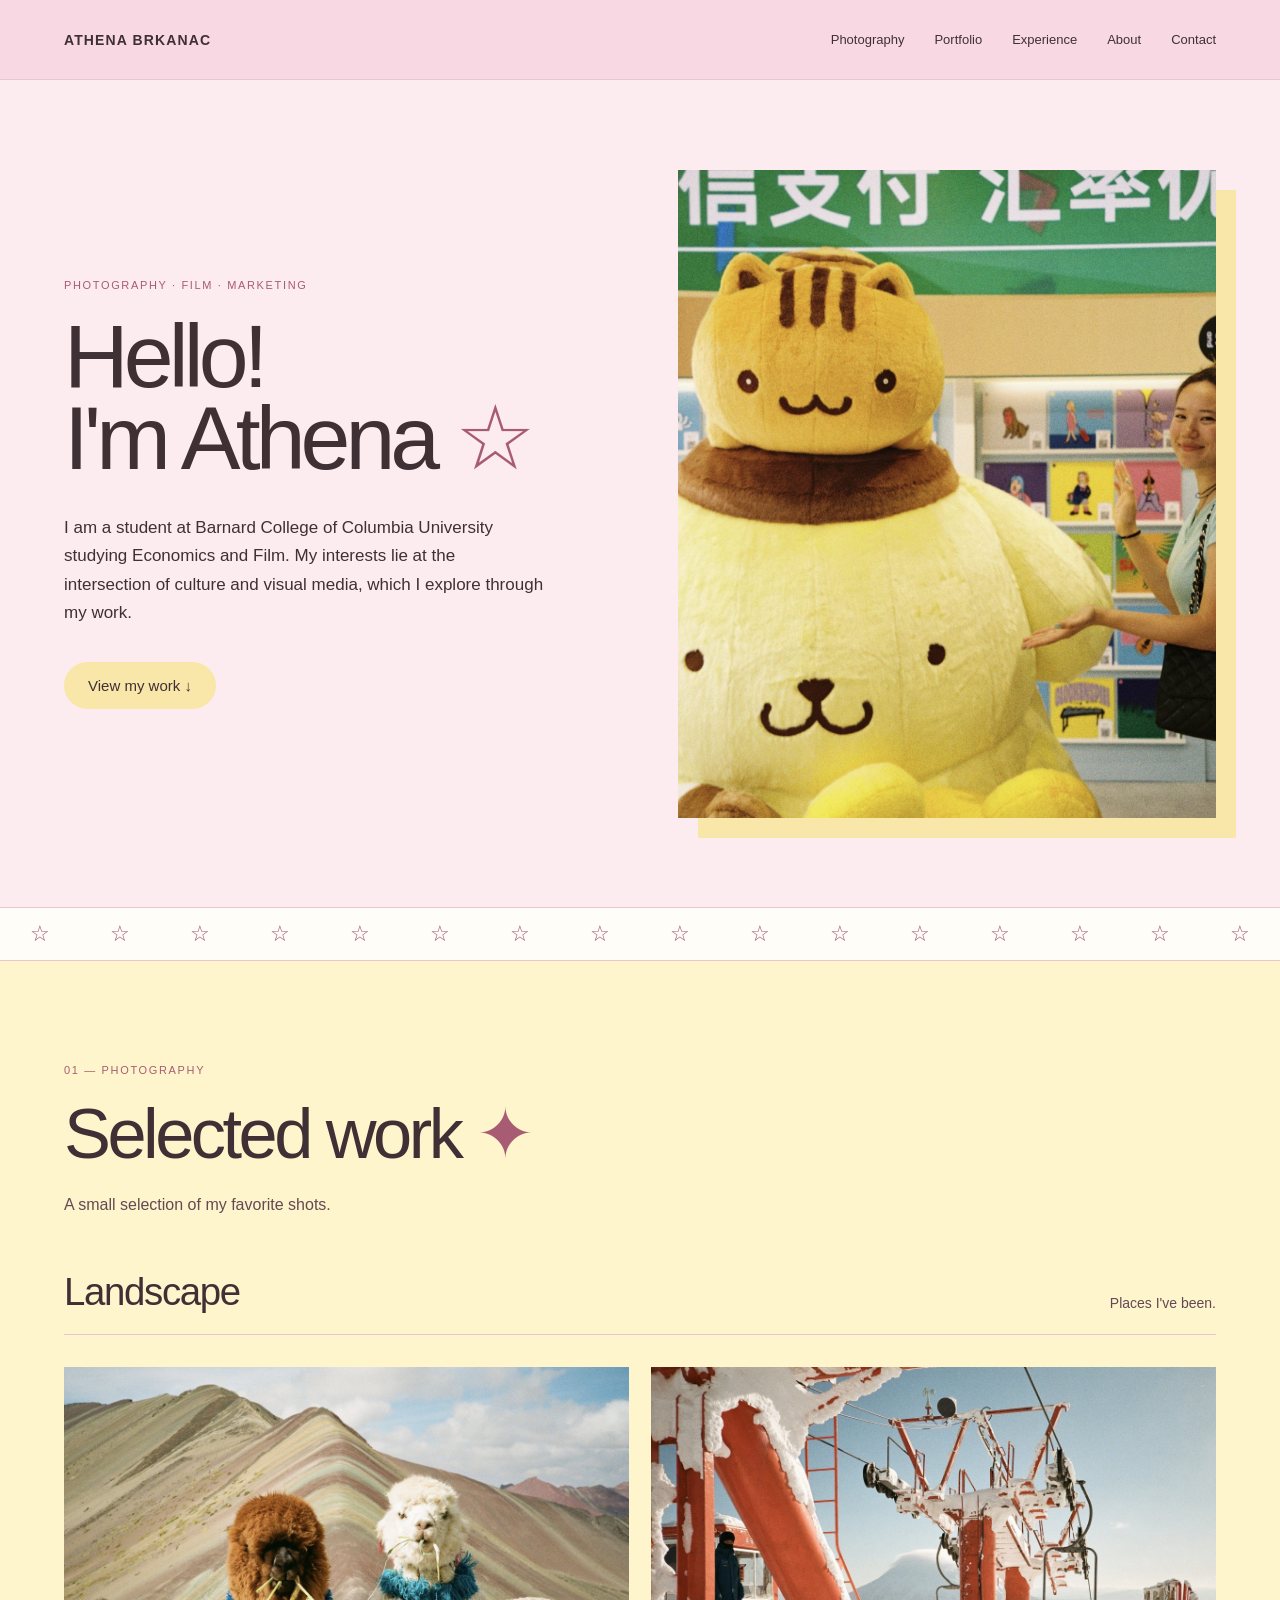
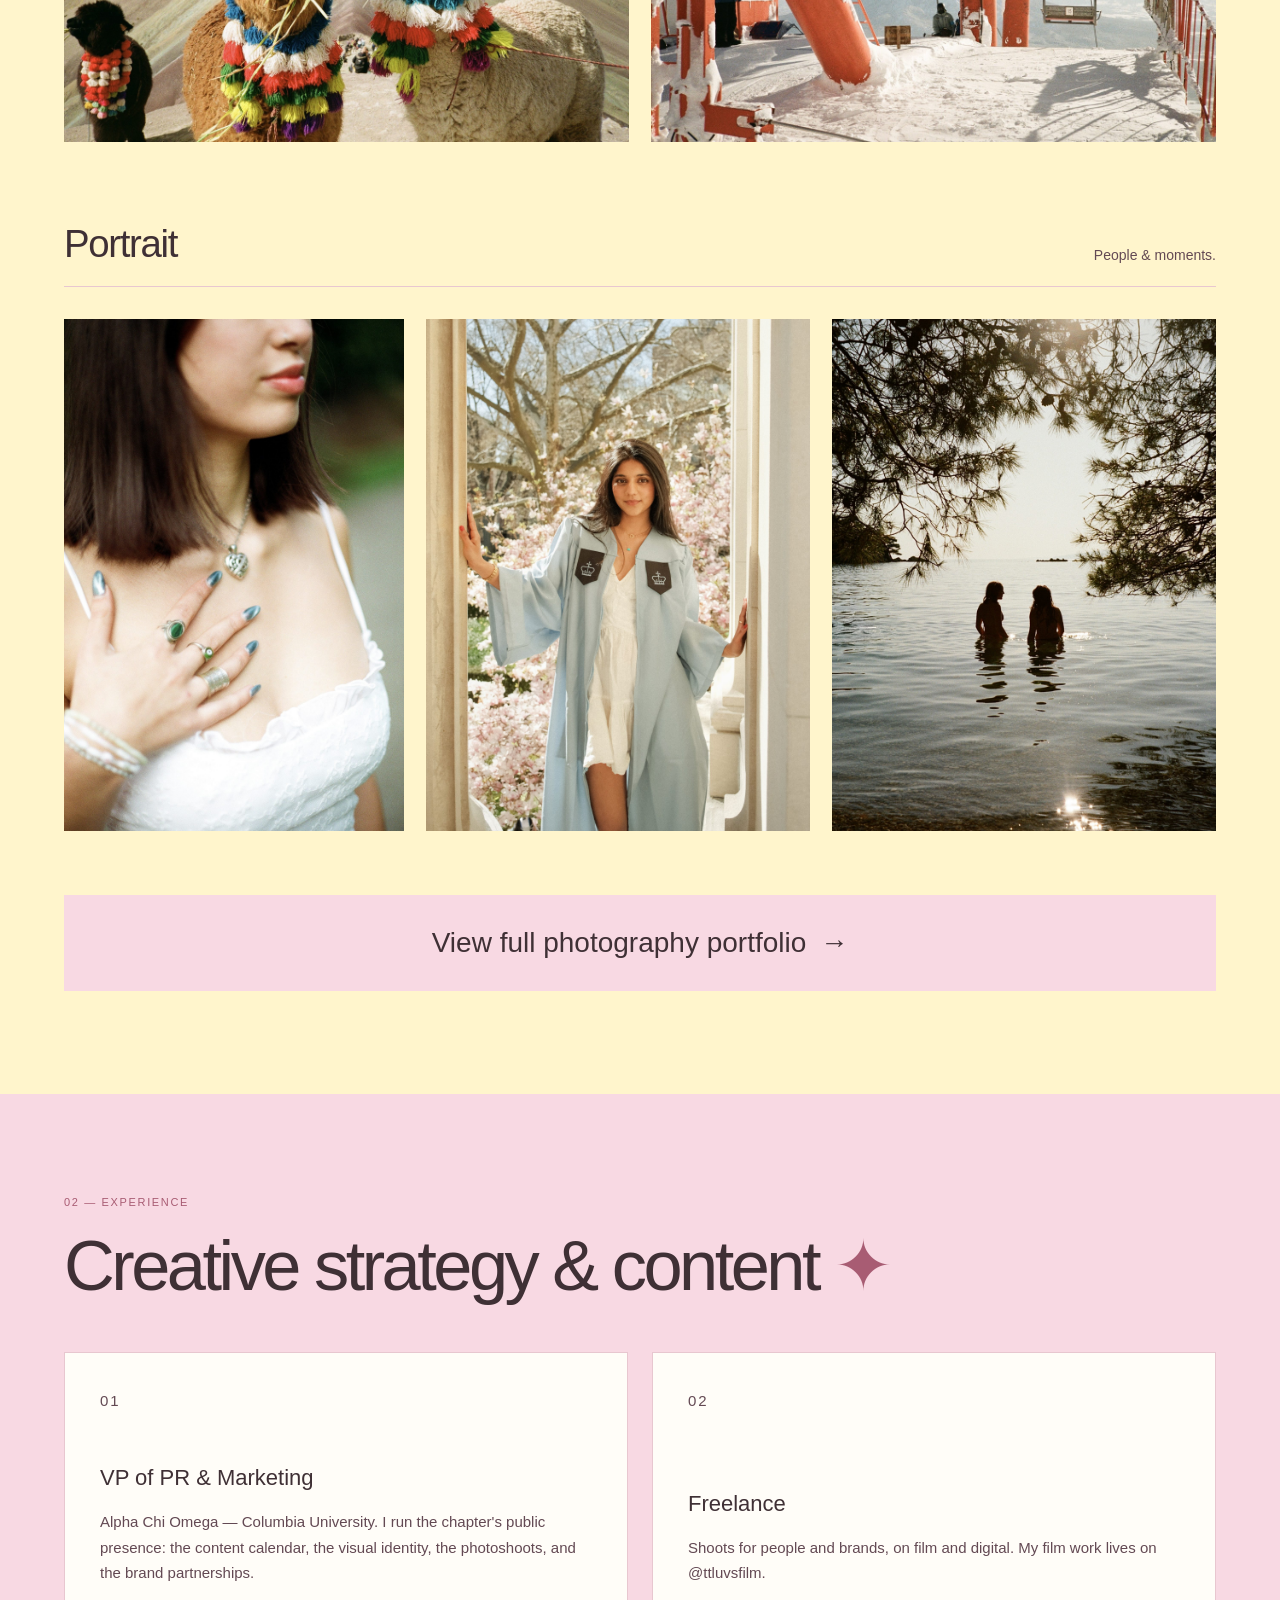
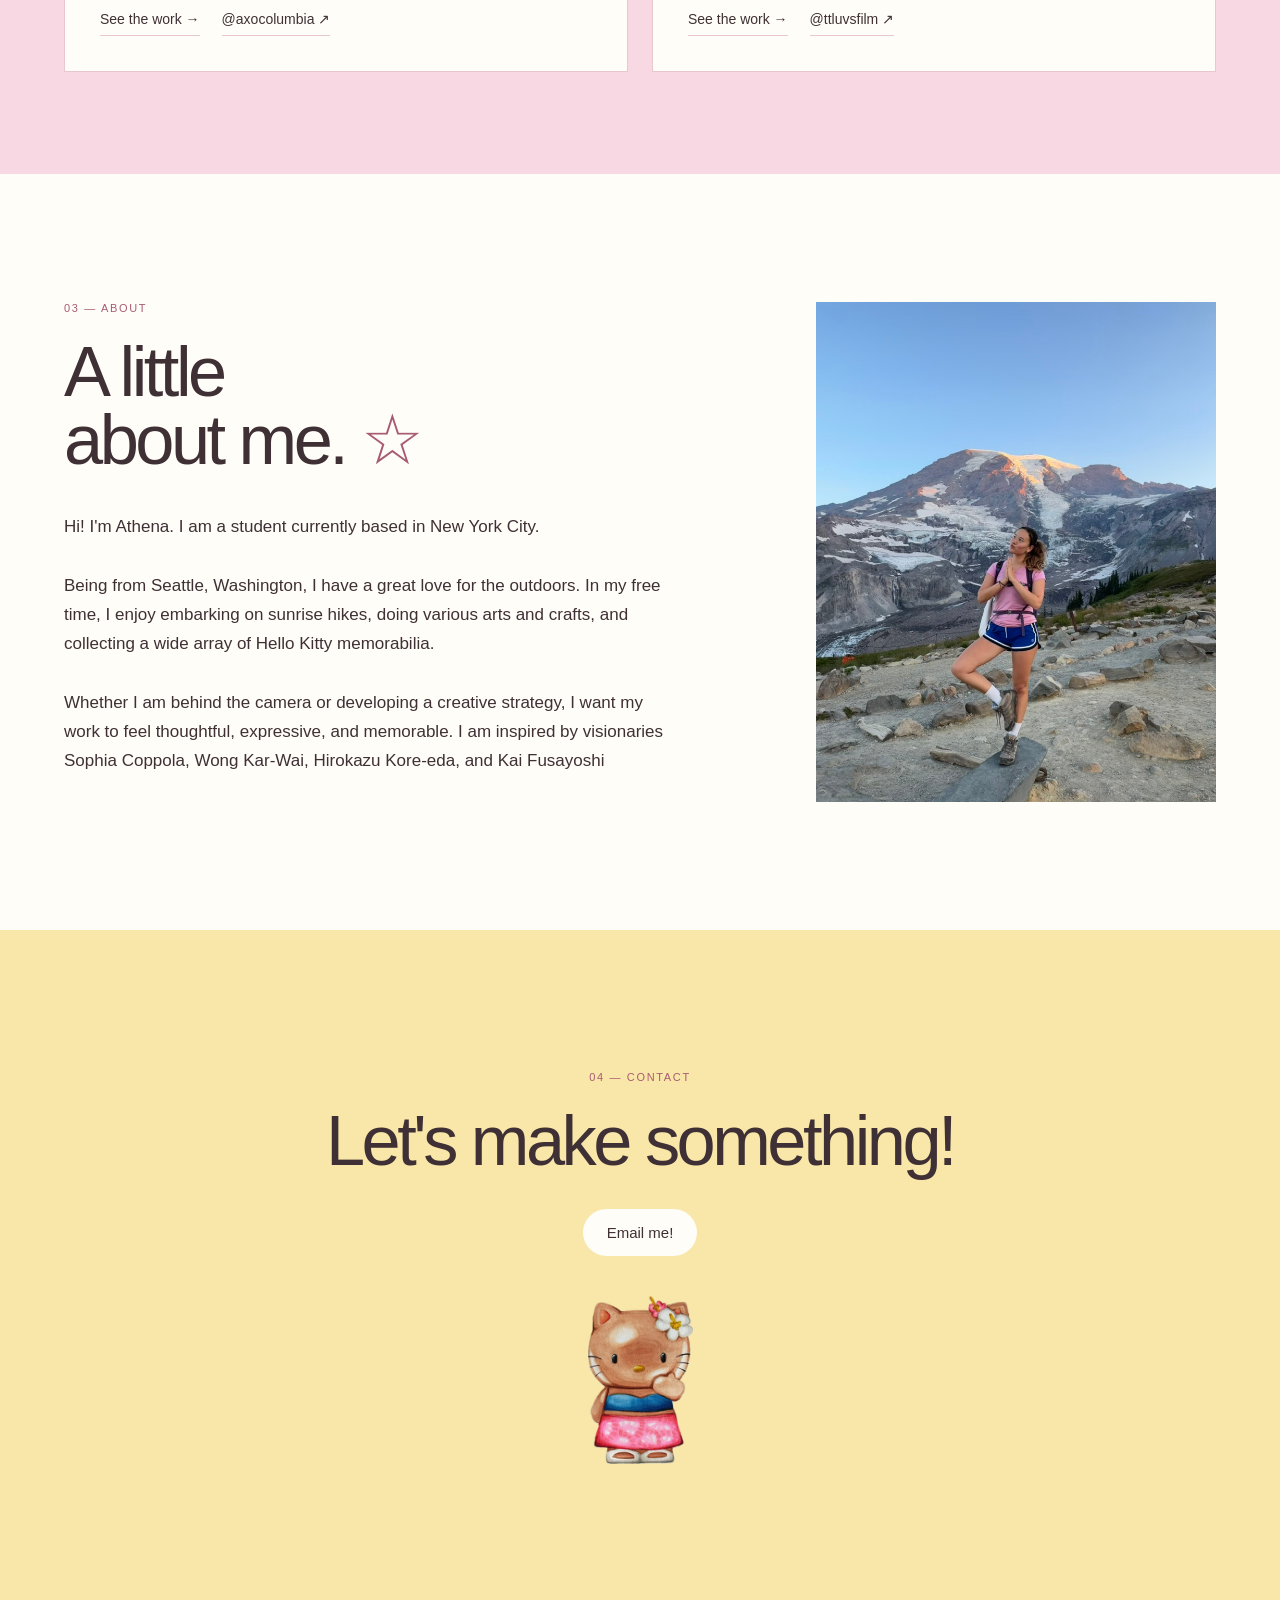
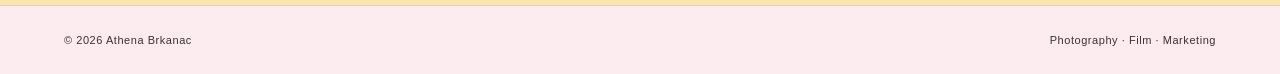
==== index.html @ 4fb5a20f "Update heading for freelance photography section" ====
<!DOCTYPE html>
<html lang="en">

<head>
    <meta charset="UTF-8">

    <meta
        name="viewport"
        content="width=device-width, initial-scale=1.0"
    >

    <meta
        name="description"
        content="The photography, film, and marketing portfolio of Athena Brkanac."
    >

    <title>Athena Brkanac — Photography & Marketing</title>

    <link rel="stylesheet" href="style.css">
</head>

<body>

    <!-- NAVIGATION -->

    <nav class="site-nav">

        <a href="index.html" class="logo">
            ATHENA BRKANAC
        </a>

        <div class="nav-links">
            <a href="#photography">Photography</a>
            <a href="photography.html">Portfolio</a>
            <a href="#marketing">Experience</a>
            <a href="#about">About</a>
            <a href="#contact">Contact</a>
        </div>

    </nav>


    <main>

        <!-- HERO -->

        <section class="hero">

            <div class="hero-text">

                <p class="eyebrow">
                    PHOTOGRAPHY · FILM · MARKETING
                </p>

                <h1>
                    Hello!<br>
                    I'm Athena <span class="accent-star">☆</span>
                </h1>

                <p class="intro">
                    I am a student at Barnard College of Columbia
                    University studying Economics and Film. My interests lie
                    at the intersection of culture and visual media,
                    which I explore through my work.
                </p>

                <a href="#photography" class="pill-button">
                    View my work ↓
                </a>

            </div>


            <div class="hero-image">

                <img
                    src="images/athena.JPG"
                    alt="Athena standing beside a large character display"
                >

            </div>

        </section>


        <!-- MOVING STAR BANNER -->

        <div class="marquee" aria-hidden="true">

            <div class="marquee-track">

                <div class="marquee-group">
                    <span>☆</span>
                    <span>☆</span>
                    <span>☆</span>
                    <span>☆</span>
                    <span>☆</span>
                    <span>☆</span>
                    <span>☆</span>
                    <span>☆</span>
                    <span>☆</span>
                    <span>☆</span>
                    <span>☆</span>
                    <span>☆</span>
                    <span>☆</span>
                    <span>☆</span>
                    <span>☆</span>
                    <span>☆</span>
                </div>

                <div class="marquee-group">
                    <span>☆</span>
                    <span>☆</span>
                    <span>☆</span>
                    <span>☆</span>
                    <span>☆</span>
                    <span>☆</span>
                    <span>☆</span>
                    <span>☆</span>
                    <span>☆</span>
                    <span>☆</span>
                    <span>☆</span>
                    <span>☆</span>
                    <span>☆</span>
                    <span>☆</span>
                    <span>☆</span>
                    <span>☆</span>
                </div>

            </div>

        </div>


        <!-- PHOTOGRAPHY PREVIEW -->

        <section
            id="photography"
            class="section photography-section"
        >

            <div class="section-heading">

                <p class="eyebrow">
                    01 — PHOTOGRAPHY
                </p>

                <h2>
                    Selected work
                    <span class="heading-star">✦</span>
                </h2>

                <p class="section-intro">
                    A small selection of my favorite shots.
                </p>

            </div>


            <!-- LANDSCAPE -->

            <div class="photo-category">

                <div class="category-heading">

                    <h3>Landscape</h3>

                    <p>
                        Places I've been.
                    </p>

                </div>


                <div class="landscape-preview">

                    <figure class="photo-card">

                        <img
                            src="images/alpacha.jpg"
                            alt="Alpacas standing in front of a multicolored mountain"
                            data-caption=""
                        >

                    </figure>


                    <figure class="photo-card">

                        <img
                            src="images/niesko.jpg"
                            alt="Snow-covered ski lift with a mountain in the background at Niseko"
                            data-caption=""
                        >

                    </figure>

                </div>

            </div>


            <!-- PORTRAIT -->

            <div class="photo-category portrait-category">

                <div class="category-heading">

                    <h3>Portrait</h3>

                    <p>
                        People & moments.
                    </p>

                </div>


                <div class="portrait-preview">

                    <figure class="photo-card">

                        <img
                            src="images/elena.jpg"
                            alt="Portrait photography by Athena Brkanac"
                            data-caption=""
                        >

                    </figure>


                    <figure class="photo-card">

                        <img
                            src="images/shaivi.JPG"
                            alt="Portrait of a graduate in a cap and gown among cherry blossoms"
                            data-caption=""
                        >

                    </figure>


                    <figure class="photo-card">

                        <img
                            src="images/cassielucia.jpg"
                            alt="Two silhouetted figures standing in the sea, framed by pine branches"
                            data-caption=""
                        >

                    </figure>

                </div>

            </div>


            <!-- FULL PORTFOLIO BUTTON -->

            <div class="portfolio-link-wrapper">

                <a
                    href="photography.html"
                    class="portfolio-link"
                >
                    View full photography portfolio
                    <span aria-hidden="true">→</span>
                </a>

            </div>

        </section>


        <!-- MARKETING -->

        <section
            id="marketing"
            class="section marketing-section"
        >

            <div class="section-heading">

                <p class="eyebrow">
                    02 — EXPERIENCE
                </p>

                <h2>
                    Creative strategy &amp; content
                    <span class="heading-star">✦</span>
                </h2>

            </div>


            <div class="marketing-grid">

                <article class="marketing-card">

                    <p class="card-number">01</p>

                    <h3>VP of PR &amp; Marketing</h3>

                    <p>
                        Alpha Chi Omega — Columbia University. I run the
                        chapter's public presence: the content calendar,
                        the visual identity, the photoshoots, and the
                        brand partnerships.
                    </p>

                    <p class="card-links">

                        <a href="marketing.html">
                            See the work →
                        </a>

                        <a
                            href="https://www.instagram.com/axocolumbia"
                            target="_blank"
                            rel="noopener"
                        >
                            @axocolumbia ↗
                        </a>

                    </p>

                </article>


                <article class="marketing-card">

                    <p class="card-number">02</p>

                    <h3>Freelance</h3>

                    <p>
                        Shoots for people and brands, on film and digital.
                        My film work lives on @ttluvsfilm.
                    </p>

                    <p class="card-links">

                        <a href="freelance.html">
                            See the work →
                        </a>

                        <a
                            href="https://www.instagram.com/ttluvsfilm"
                            target="_blank"
                            rel="noopener"
                        >
                            @ttluvsfilm ↗
                        </a>

                    </p>

                </article>

            </div>

        </section>


        <!-- ABOUT -->

        <section id="about" class="about-section">

            <div class="about-heading">

                <p class="eyebrow">
                    03 — ABOUT
                </p>

                <h2>
                    A little<br>
                    about me. <span class="accent-star">☆</span>
                </h2>

            </div>


            <figure class="about-image">

                <img
                    src="images/ttyogapose.jpeg"
                    alt="Athena with Mount Rainier in the background"
                >

            </figure>


            <div class="about-text">

                <p>
                    Hi! I'm Athena. I am a student currently based in New York City.
                </p>

                <p>
                    Being from Seattle, Washington, I have a great love for the outdoors.
                    In my free time, I enjoy embarking on sunrise hikes, doing various arts 
                    and crafts, and collecting a wide array of Hello Kitty memorabilia.
                </p>

                <p>
                    Whether I am behind the camera or developing a creative
                    strategy, I want my work to feel thoughtful, expressive,
                    and memorable. I am inspired by visionaries Sophia Coppola,
                    Wong Kar-Wai, Hirokazu Kore-eda, and Kai Fusayoshi
                </p>

            </div>

        </section>


        <!-- CONTACT -->

        <section id="contact" class="contact-section">

            <p class="eyebrow">
                04 — CONTACT
            </p>

            <h2>
                Let's make something!
            </h2>

            <a
                href="mailto:ab5616@barnard.edu"
                class="pill-button contact-button"
            >
                Email me!
            </a>


            <div class="contact-image">

                <img
                    src="images/hellokitty.png"
                    alt=""
                >

            </div>

        </section>

    </main>


    <!-- FOOTER -->

    <footer>

        <span>© 2026 Athena Brkanac</span>

        <span>Photography · Film · Marketing</span>

    </footer>

    <script src="gallery-layout.js"></script>
    <script src="lightbox.js"></script>

</body>

</html>
---- style.css ----
/* ==================================================
   COLOR PALETTE
   ================================================== */

:root {
    --pink: #F8D9E3;
    --pink-light: #FCECEF;
    --pink-mid: #F2B4C8;
    --pink-dark: #A85C73;

    --yellow: #F8E7A8;
    --yellow-light: #FFF5CC;

    --cream: #FFFDF8;

    --text: #3F3035;
    --text-soft: #634953;

    --border: #E8C7D0;
}


/* ==================================================
   RESET AND GENERAL
   ================================================== */

* {
    margin: 0;
    padding: 0;
    box-sizing: border-box;
}

html {
    scroll-behavior: smooth;
}

body {
    overflow-x: hidden;

    font-family: Arial, Helvetica, sans-serif;

    color: var(--text);
    background: var(--cream);
}

a {
    color: inherit;
    text-decoration: none;
}

img {
    max-width: 100%;
}

main {
    display: block;
}


/* ==================================================
   NAVIGATION
   ================================================== */

.site-nav {
    position: relative;
    z-index: 20;

    min-height: 80px;
    padding: 20px 5vw;

    display: flex;
    align-items: center;
    justify-content: space-between;
    gap: 30px;

    background: var(--pink);

    border-bottom: 1px solid var(--border);
}

.logo {
    font-size: 14px;
    font-weight: 700;
    letter-spacing: 0.08em;
}

.nav-links {
    display: flex;
    align-items: center;
    gap: 30px;
}

.nav-links a {
    position: relative;

    font-size: 13px;
}

.nav-links a::after {
    content: "";

    position: absolute;
    left: 0;
    bottom: -6px;

    width: 0;
    height: 1px;

    background: var(--pink-dark);

    transition: width 0.25s ease;
}

.nav-links a:hover::after,
.nav-links a:focus-visible::after {
    width: 100%;
}


/* ==================================================
   SHARED TYPOGRAPHY
   ================================================== */

.eyebrow {
    margin-bottom: 24px;

    font-size: 11px;
    letter-spacing: 0.15em;

    color: var(--pink-dark);
}

h1,
h2,
h3 {
    font-weight: 400;
}

h1 {
    font-size: clamp(55px, 7vw, 105px);
    line-height: 0.92;
    letter-spacing: -0.055em;
}

h2 {
    font-size: clamp(45px, 5.5vw, 78px);
    line-height: 0.96;
    letter-spacing: -0.05em;
}

.accent-star,
.heading-star {
    color: var(--pink-dark);
}

.section-intro {
    max-width: 550px;
    margin-top: 24px;

    font-size: 16px;
    line-height: 1.7;

    color: var(--text-soft);
}

.section-intro:empty {
    display: none;
}


/* ==================================================
   BUTTONS AND LINKS
   ================================================== */

.pill-button {
    display: inline-block;

    padding: 15px 24px;

    background: var(--yellow);
    border-radius: 100px;

    font-size: 15px;

    transition:
        transform 0.25s ease,
        background 0.25s ease;
}

.pill-button:hover,
.pill-button:focus-visible {
    transform: translateY(-4px);

    background: #F4DB82;
}

.portfolio-link-wrapper {
    margin-top: 64px;

    text-align: center;
}

.portfolio-link {
    display: inline-flex;
    align-items: center;
    gap: 14px;

    padding-bottom: 8px;

    border-bottom: 1px solid var(--text);

    font-size: clamp(18px, 2vw, 24px);

    transition:
        color 0.2s ease,
        gap 0.2s ease;
}

.portfolio-link:hover,
.portfolio-link:focus-visible {
    gap: 22px;

    color: var(--pink-dark);
}


/* The homepage call to action is a full-width band, so it reads as the
   obvious next step instead of another line of text. Scoped to the
   wrapper so the "Return home" link keeps the plain underlined style. */

.portfolio-link-wrapper .portfolio-link {
    display: flex;
    justify-content: center;

    padding: 32px 24px;

    background: var(--pink);
    border-bottom: none;

    font-size: clamp(19px, 2.4vw, 28px);

    transition:
        background 0.25s ease,
        gap 0.25s ease;
}

.portfolio-link-wrapper .portfolio-link:hover,
.portfolio-link-wrapper .portfolio-link:focus-visible {
    background: var(--pink-mid);

    color: var(--text);
}


/* ==================================================
   HOME HERO
   ================================================== */

.hero {
    min-height: calc(100vh - 80px);
    padding: 7vw 5vw;

    display: grid;
    grid-template-columns: minmax(0, 1fr) minmax(0, 1fr);
    align-items: center;
    gap: 6vw;

    background: var(--pink-light);
}

.hero-text {
    max-width: 650px;
}

.intro {
    max-width: 480px;
    margin-top: 35px;

    font-size: 17px;
    line-height: 1.65;
}

.hero-text .pill-button {
    margin-top: 35px;
}

.hero-image {
    position: relative;
}

.hero-image::after {
    content: "";

    position: absolute;
    inset: 20px -20px -20px 20px;

    z-index: 0;

    background: var(--yellow);
}

.hero-image img {
    position: relative;
    z-index: 1;

    width: 100%;
    height: min(72vh, 700px);

    display: block;

    object-fit: cover;
}


/* ==================================================
   STAR MARQUEE
   ================================================== */

.marquee {
    width: 100%;
    height: 54px;

    overflow: hidden;

    display: flex;
    align-items: center;

    background: var(--cream);

    border-top: 1px solid var(--border);
    border-bottom: 1px solid var(--border);
}

.marquee-track {
    width: max-content;

    display: flex;
    flex-shrink: 0;

    animation: star-scroll 18s linear infinite;
}

.marquee-group {
    width: 100vw;
    min-width: 100vw;

    display: flex;
    align-items: center;
    justify-content: space-around;
    flex-shrink: 0;
}

.marquee-group span {
    display: block;
    flex-shrink: 0;

    font-size: 22px;
    line-height: 1;

    color: var(--pink-dark);
}

@keyframes star-scroll {
    from {
        transform: translateX(0);
    }

    to {
        transform: translateX(-100vw);
    }
}

@media (prefers-reduced-motion: reduce) {
    html {
        scroll-behavior: auto;
    }

    .marquee-track {
        animation: none;
    }
}


/* ==================================================
   SHARED HOME SECTIONS
   ================================================== */

.section {
    padding: 8vw 5vw;
}

.section-heading {
    max-width: 1000px;
    margin-bottom: 52px;
}


/* ==================================================
   HOME PHOTOGRAPHY PREVIEW
   ================================================== */

.photography-section {
    background: var(--yellow-light);
}

.photo-category + .photo-category {
    margin-top: 80px;
}

.category-heading {
    margin-bottom: 32px;
    padding-bottom: 20px;

    display: flex;
    align-items: flex-end;
    justify-content: space-between;
    gap: 40px;

    border-bottom: 1px solid var(--border);
}

.category-heading h3 {
    flex-shrink: 0;

    font-size: clamp(30px, 3vw, 44px);
    letter-spacing: -0.035em;
}

.category-heading > p {
    max-width: 320px;

    font-size: 14px;
    line-height: 1.5;
    text-align: right;

    color: var(--text-soft);
}

.landscape-preview,
.portrait-preview {
    display: flex;
    align-items: flex-start;
    gap: 22px;
}


/* Preserve every portfolio image's original crop.

   Each photo takes width in proportion to its own aspect ratio
   (--photo-ratio, measured by gallery-layout.js), so photos sitting
   side by side end up the same height without being cropped. Until
   that runs they simply share the row evenly. */

.photo-card {
    flex: var(--photo-ratio, 1) 1 0;
    min-width: 0;

    margin: 0;

    overflow: hidden;

    background: transparent;
}

.photo-card img {
    width: 100%;
    height: auto;

    display: block;

    transition: transform 0.5s ease;
}

.photo-card:hover img {
    transform: scale(1.02);
}


/* ==================================================
   MARKETING
   ================================================== */

.marketing-section {
    background: var(--pink);
}

.marketing-grid {
    display: grid;
    grid-template-columns: repeat(2, minmax(0, 1fr));
    gap: 24px;
}

.marketing-card {
    min-height: 320px;
    padding: 35px;

    display: flex;
    flex-direction: column;
    justify-content: flex-end;

    background: var(--cream);
    border: 1px solid var(--border);

    transition:
        transform 0.3s ease,
        box-shadow 0.3s ease;
}

.marketing-card:hover {
    transform: translateY(-8px);

    box-shadow: 10px 10px 0 var(--yellow);
}

.card-number {
    margin-bottom: auto;

    font-size: 11px;
    letter-spacing: 0.12em;

    color: var(--pink-dark);
}

.marketing-card h3 {
    margin: 50px 0 18px;

    font-size: 22px;
}

.marketing-card p {
    font-size: 15px;
    line-height: 1.7;

    color: var(--text-soft);
}


/* Each card leads two ways: to the work here, and to the account it
   came from */

.card-links {
    margin-top: 22px;

    display: flex;
    flex-wrap: wrap;
    gap: 8px 22px;
}

.card-links a {
    padding-bottom: 3px;

    border-bottom: 1px solid var(--border);

    font-size: 14px;

    color: var(--text);

    transition:
        color 0.25s ease,
        border-color 0.25s ease;
}

.card-links a:hover,
.card-links a:focus-visible {
    border-bottom-color: var(--pink-dark);

    color: var(--pink-dark);
}


/* ==================================================
   ABOUT
   ================================================== */

/* The heading spans the top, then the photo and the text start on the
   same line beneath it — so they run level, rather than the text
   beginning up beside the heading with the photo well below it. */

/* The words read down the left — heading, then the writing under it —
   and the photo holds the right edge, running the height of both. */

.about-section {
    padding: 10vw 5vw;

    display: grid;
    grid-template-columns: minmax(0, 1fr) auto;
    grid-template-rows: auto 1fr;
    align-items: start;
    gap: 40px 6vw;

    background: var(--cream);
}

.about-heading {
    grid-column: 1;
    grid-row: 1;
}

.about-text {
    grid-column: 1;
    grid-row: 2;

    max-width: 620px;
}

/* The photo is cropped to the height of the words beside it, so the two
   columns end together instead of the picture hanging below the text. */

.about-image {
    grid-column: 2;
    grid-row: 1 / span 2;
    justify-self: end;

    width: min(34vw, 400px);
    max-width: 400px;
    margin: 0;

    aspect-ratio: 4 / 5;
    overflow: hidden;
}

.about-image img {
    width: 100%;
    height: 100%;

    object-fit: cover;
    object-position: center 35%;
}


@media (max-width: 950px) {

    .about-image {
        width: 100%;
        max-width: 340px;
    }

}

.about-image img {
    width: 100%;
    height: auto;

    display: block;
}

.about-text {
    max-width: 600px;

    font-size: 17px;
    line-height: 1.7;
}

.about-text p + p {
    margin-top: 30px;
}


/* ==================================================
   CONTACT
   ================================================== */

.contact-section {
    padding: 11vw 5vw;

    text-align: center;

    background: var(--yellow);
}

.contact-section h2 {
    margin-bottom: 35px;
}

.contact-button {
    background: var(--cream);
}

.contact-image {
    margin-top: 40px;
}

.contact-image img {
    width: 105px;
    height: auto;

    display: block;

    margin: 0 auto;
}


/* ==================================================
   FULL PHOTOGRAPHY PAGE
   ================================================== */

.portfolio-hero {
    padding: 9vw 5vw;

    background: var(--pink-light);
}

.portfolio-hero p:last-child {
    max-width: 500px;
    margin-top: 35px;

    font-size: 17px;
    line-height: 1.65;
}

.portfolio-gallery-section {
    padding: 9vw 5vw;
}

.projects-gallery-section {
    background: var(--pink-light);
}

.landscape-gallery-section {
    background: var(--yellow-light);
}

.portrait-gallery-section {
    background: var(--pink-light);
}

.gallery-heading {
    margin-bottom: 60px;
    padding-bottom: 25px;

    display: flex;
    align-items: flex-end;
    justify-content: space-between;
    gap: 50px;

    border-bottom: 1px solid var(--border);
}

.gallery-heading h2 {
    font-size: clamp(48px, 6vw, 88px);
}

.gallery-heading > p {
    max-width: 320px;

    font-size: 14px;
    line-height: 1.5;
    text-align: right;

    color: var(--text-soft);
}


/* Masonry columns: photos keep their original crop and aspect ratio,
   and stack to fill the gaps left by mismatched heights */

.full-landscape-grid {
    columns: 2;
    column-gap: 25px;
}

.full-portrait-grid {
    columns: 3;
    column-gap: 25px;
}

.gallery-photo {
    margin: 0 0 25px;

    overflow: hidden;

    break-inside: avoid;
}

.gallery-photo img {
    width: 100%;
    height: auto;

    display: block;

    transition:
        transform 0.5s ease,
        box-shadow 0.5s ease;
}

.gallery-photo:hover img {
    transform: scale(1.015);
}

.return-home {
    padding: 7vw 5vw;

    text-align: center;

    background: var(--cream);
}


/* ==================================================
   FOOTER
   ================================================== */

footer {
    padding: 28px 5vw;

    display: flex;
    justify-content: space-between;
    gap: 20px;

    background: var(--pink-light);

    border-top: 1px solid var(--border);

    font-size: 11px;
    letter-spacing: 0.05em;
}


/* ==================================================
   PHOTO LIGHTBOX (ARROW VIEWER)
   ================================================== */

body.lightbox-locked {
    overflow: hidden;
}

.lightbox-overlay {
    position: fixed;
    inset: 0;
    z-index: 100;

    visibility: hidden;
    opacity: 0;

    background: rgba(63, 48, 53, 0.97);

    transition:
        opacity 0.25s ease,
        visibility 0s linear 0.25s;
}

.lightbox-overlay.is-open {
    visibility: visible;
    opacity: 1;

    transition:
        opacity 0.25s ease,
        visibility 0s linear 0s;
}

.lightbox-stage {
    height: 100%;
    padding: 40px 90px;

    display: flex;
    flex-direction: column;
    align-items: center;
    justify-content: center;
    gap: 18px;
}

.lightbox-stage img {
    min-height: 0;

    max-width: 100%;
    max-height: 100%;

    display: block;

    object-fit: contain;

    box-shadow: 0 20px 60px rgba(0, 0, 0, 0.35);
}


/* Per-photo caption, filled in from each photo's data-caption */

.lightbox-caption {
    flex-shrink: 0;

    max-width: 620px;

    font-size: 13px;
    line-height: 1.6;
    letter-spacing: 0.02em;
    text-align: center;

    color: var(--pink-light);
}

.lightbox-close,
.lightbox-arrow {
    position: fixed;
    z-index: 101;

    display: flex;
    align-items: center;
    justify-content: center;

    border: none;
    cursor: pointer;

    transition: transform 0.2s ease;
}

.lightbox-close {
    top: 20px;
    right: 5vw;

    width: 44px;
    height: 44px;

    background: var(--cream);
    border-radius: 100px;

    color: var(--text);
    font-size: 26px;
    line-height: 1;
}

.lightbox-arrow {
    top: 50%;

    width: 54px;
    height: 54px;

    transform: translateY(-50%);

    background: transparent;

    color: #FFFFFF;
    font-size: 42px;
    line-height: 1;
    text-shadow: 0 2px 10px rgba(0, 0, 0, 0.45);
}

.lightbox-arrow-prev {
    left: 5vw;
}

.lightbox-arrow-next {
    right: 5vw;
}

.lightbox-close:hover,
.lightbox-close:focus-visible {
    transform: scale(1.08);
}

.lightbox-arrow:hover,
.lightbox-arrow:focus-visible {
    transform: translateY(-50%) scale(1.08);
}


/* ==================================================
   TABLET
   ================================================== */

@media (max-width: 950px) {

    .nav-links {
        gap: 18px;
    }

    .hero {
        grid-template-columns: 1fr;
    }

    .hero-image {
        margin-top: 20px;
    }

    .hero-image img {
        height: auto;
    }

    .marketing-grid {
        grid-template-columns: 1fr;
    }

    .about-section {
        grid-template-columns: 1fr;
        grid-template-rows: none;
        gap: 40px;
    }

    .about-heading,
    .about-image,
    .about-text {
        grid-column: 1;
        grid-row: auto;
        justify-self: start;
    }

    .full-portrait-grid {
        columns: 2;
    }

}


/* ==================================================
   MOBILE
   ================================================== */

@media (max-width: 700px) {

    .lightbox-stage {
        padding: 40px 56px;
    }

    .lightbox-arrow {
        width: 40px;
        height: 40px;

        font-size: 22px;
    }

    .lightbox-arrow-prev {
        left: 10px;
    }

    .lightbox-arrow-next {
        right: 10px;
    }

    .site-nav {
        align-items: flex-start;
    }

    .nav-links {
        flex-direction: column;
        align-items: flex-end;
        gap: 10px;

        text-align: right;
    }

    h1 {
        font-size: clamp(54px, 15vw, 82px);
    }

    h2 {
        font-size: clamp(43px, 12vw, 65px);
    }

    .hero {
        min-height: auto;
        padding: 15vw 7vw;
    }

    .hero-image::after {
        inset: 12px -12px -12px 12px;
    }

    .marquee {
        height: 48px;
    }

    .marquee-group span {
        font-size: 19px;
    }

    .section,
    .portfolio-gallery-section {
        padding: 18vw 7vw;
    }

    .section-heading {
        margin-bottom: 40px;
    }

    .category-heading,
    .gallery-heading {
        display: block;
    }

    .category-heading > p,
    .gallery-heading > p {
        margin-top: 15px;

        text-align: left;
    }

    .landscape-preview,
    .portrait-preview {
        flex-direction: column;
    }

    .photo-card {
        flex: none;
    }

    .full-landscape-grid,
    .full-portrait-grid {
        columns: 1;
    }

    .photo-category + .photo-category {
        margin-top: 58px;
    }

    .portfolio-link-wrapper {
        margin-top: 48px;
    }

    .portfolio-link-wrapper .portfolio-link {
        padding: 24px 16px;
    }

    .about-section {
        padding: 18vw 7vw;
    }

    .about-text {
        font-size: 19px;
    }

    .contact-section {
        padding: 20vw 7vw;
    }

    .portfolio-hero {
        padding: 18vw 7vw;
    }

    footer {
        flex-direction: column;
    }

}


/* The marketing section is already pink, so its call-to-action band
   takes the cream instead — otherwise it disappears into the section. */

.marketing-section .portfolio-link-wrapper .portfolio-link {
    background: var(--cream);
}

.marketing-section .portfolio-link-wrapper .portfolio-link:hover,
.marketing-section .portfolio-link-wrapper .portfolio-link:focus-visible {
    background: var(--yellow);
}


/* ==================================================
   MARKETING PAGE — ROLE INTRO
   ================================================== */

.marketing-page-section {
    padding: 9vw 5vw;
}

.instagram-section {
    background: var(--pink-light);
}

.shoots-section {
    background: var(--yellow-light);
}

/* The credentials, stated once and briefly. The work below is the part
   worth spending time on, so this says what the role is and gets out of
   the way. */

.role-block {
    margin-bottom: 60px;
}

/* Full width, so the panels line up with the rule under the heading
   rather than stopping short of it. */

.role-side {
    display: flex;
    flex-direction: column;
    gap: 24px;
}


/* The facts list — role, chapter, and what the work covers */

.role-facts {
    width: 100%;

    display: grid;
    grid-template-columns: minmax(0, 0.75fr) minmax(0, 1fr) minmax(0, 1.75fr);

    background: var(--cream);
    border: 1px solid var(--border);
}

.role-facts div {
    padding: 26px 32px;
}

.role-facts div + div {
    border-left: 1px solid var(--border);
}

.role-facts dt {
    margin-bottom: 7px;

    font-size: 11px;
    letter-spacing: 0.14em;

    color: var(--pink-dark);
}

.role-facts dd {
    margin: 0;

    font-size: 16px;
    line-height: 1.6;
}


/* ==================================================
   THE INSTAGRAM LINK

   One card standing in for the account. The work itself lives in
   the projects below, so this only has to point the way.
   ================================================== */

.ig-link {
    padding: 20px 24px;

    display: flex;
    align-items: center;
    gap: 16px;

    background: var(--cream);
    border: 1px solid var(--border);

    transition:
        transform 0.25s ease,
        box-shadow 0.25s ease;
}

.ig-link:hover,
.ig-link:focus-visible {
    transform: translateY(-4px);

    box-shadow: 8px 8px 0 var(--yellow);
}

.ig-link-mark {
    flex-shrink: 0;

    width: 46px;
    height: 46px;

    display: flex;
    align-items: center;
    justify-content: center;

    background: var(--pink-light);
    border-radius: 100px;

    color: var(--pink-dark);
}

.ig-link-text {
    min-width: 0;

    display: flex;
    flex-direction: column;
    gap: 4px;
}

.ig-link-handle {
    font-size: 20px;
    letter-spacing: -0.02em;
}

.ig-link-note {
    font-size: 12px;
    line-height: 1.5;

    color: var(--text-soft);
}

.ig-link-action {
    flex-shrink: 0;
    margin-left: auto;

    min-width: 280px;
    padding: 17px 30px;

    background: var(--yellow);
    border-radius: 100px;

    font-size: 16px;
    text-align: center;
    white-space: nowrap;

    transition: background 0.25s ease;
}

.ig-link:hover .ig-link-action,
.ig-link:focus-visible .ig-link-action {
    background: #F4DB82;
}


/* ==================================================
   PROJECTS
   ================================================== */


/* An embedded video — from YouTube, Vimeo, or a file. Whatever is
   pasted in is stretched to the width of the page and held at 16:9,
   which is the shape nearly every video is. Empty, it explains
   itself instead of leaving a hole. */

.video-frame {
    margin-top: 32px;
    max-width: 900px;
}

.video-frame iframe,
.video-frame video {
    width: 100%;
    height: auto;

    aspect-ratio: 16 / 9;

    display: block;

    background: var(--text);
    border: none;
}

/* The placeholder is laid over the frame rather than sat inside it, so
   its text can never push the page wider than the screen. */

.video-frame:empty {
    position: relative;

    aspect-ratio: 16 / 9;

    background: var(--cream);
    border: 1px dashed var(--border);
}

.video-frame:empty::before {
    content: "☆  Your video goes here";

    position: absolute;
    inset: 0;

    display: flex;
    align-items: center;
    justify-content: center;

    padding: 20px;

    font-size: 12px;
    letter-spacing: 0.03em;
    text-align: center;
    overflow-wrap: anywhere;

    color: var(--pink-dark);
}

.shot-group + .shot-group {
    margin-top: 90px;
}

/* A contact sheet: one row across, nothing cropped. Photos sit at their
   own natural height and line up along the top, so a portrait frame next
   to a landscape one still reads as one set. */

.shot-grid {
    display: grid;
    grid-template-columns: repeat(4, minmax(0, 1fr));
    align-items: start;
    gap: 20px;
}

.shot {
    margin: 0;

    aspect-ratio: 9 / 16;
    overflow: hidden;
}


/* A project whose photographs were not all shot upright. Three across
   and close to square, so a landscape frame keeps most of itself. */

.shot-grid-three {
    grid-template-columns: repeat(3, minmax(0, 1fr));
}

.shot-grid-three .shot {
    aspect-ratio: 1 / 1;
}


.shot img,
.shot video {
    width: 100%;
    height: 100%;

    display: block;

    object-fit: cover;

    transition: transform 0.5s ease;
}


/* A clip sits in the grid like a photograph, but it is the visitor's
   to start — no autoplay, and the poster frame stands in until they do. */

.shot video {
    background: var(--pink-light);
}

.shot:hover video {
    transform: none;
}


/* Where a project has somewhere to go — the post it ran as */

.project-link {
    margin: 24px 0 34px;
}

.project-link .pill-button {
    padding: 13px 22px;

    font-size: 14px;
}

.shot:hover img {
    transform: scale(1.015);
}


/* ==================================================
   EMPTY PHOTO SLOTS

   Every photo on this page points at a file in images/marketing/.
   Until that file exists, its slot shows this label instead of a
   broken image. Drop the named file into the folder and the photo
   simply appears — no HTML to edit.
   ================================================== */

.js img[data-slot] {
    display: none;
}

.slot-label {
    display: flex;
    flex-direction: column;
    align-items: center;
    justify-content: center;
    gap: 10px;

    padding: 18px;

    aspect-ratio: 4 / 5;

    background: var(--pink-light);
    border: 1px dashed var(--border);

    text-align: center;
}

/* photo-slots.js hides a label once its photo loads. This has to beat
   the display: flex above, or the label stays sitting on the photo. */

.slot-label[hidden] {
    display: none;
}

.slot-label .slot-star {
    font-size: 20px;

    color: var(--pink-mid);
}

.slot-label .slot-file {
    font-family: ui-monospace, Menlo, Consolas, monospace;
    font-size: 11px;
    letter-spacing: 0.02em;
    word-break: break-all;

    color: var(--pink-dark);
}


/* ==================================================
   MARKETING PAGE — TABLET AND MOBILE
   ================================================== */

@media (max-width: 950px) {

    .role-facts {
        grid-template-columns: 1fr;
    }

    .role-facts div + div {
        border-top: 1px solid var(--border);
        border-left: none;
    }

    .shot-grid,
    .shot-grid-three {
        grid-template-columns: repeat(2, minmax(0, 1fr));
    }

}

@media (max-width: 700px) {

    .marketing-page-section {
        padding: 18vw 7vw;
    }

    .ig-link {
        display: block;
    }

    .ig-link-text {
        margin-top: 16px;
    }

    .ig-link-action {
        display: inline-block;
        margin: 18px 0 0;
    }

    .shot-grid,
    .shot-grid-three {
        grid-template-columns: 1fr;
    }

    .shot-group + .shot-group {
        margin-top: 62px;
    }

    .role-facts div {
        padding: 22px 24px;
    }

}
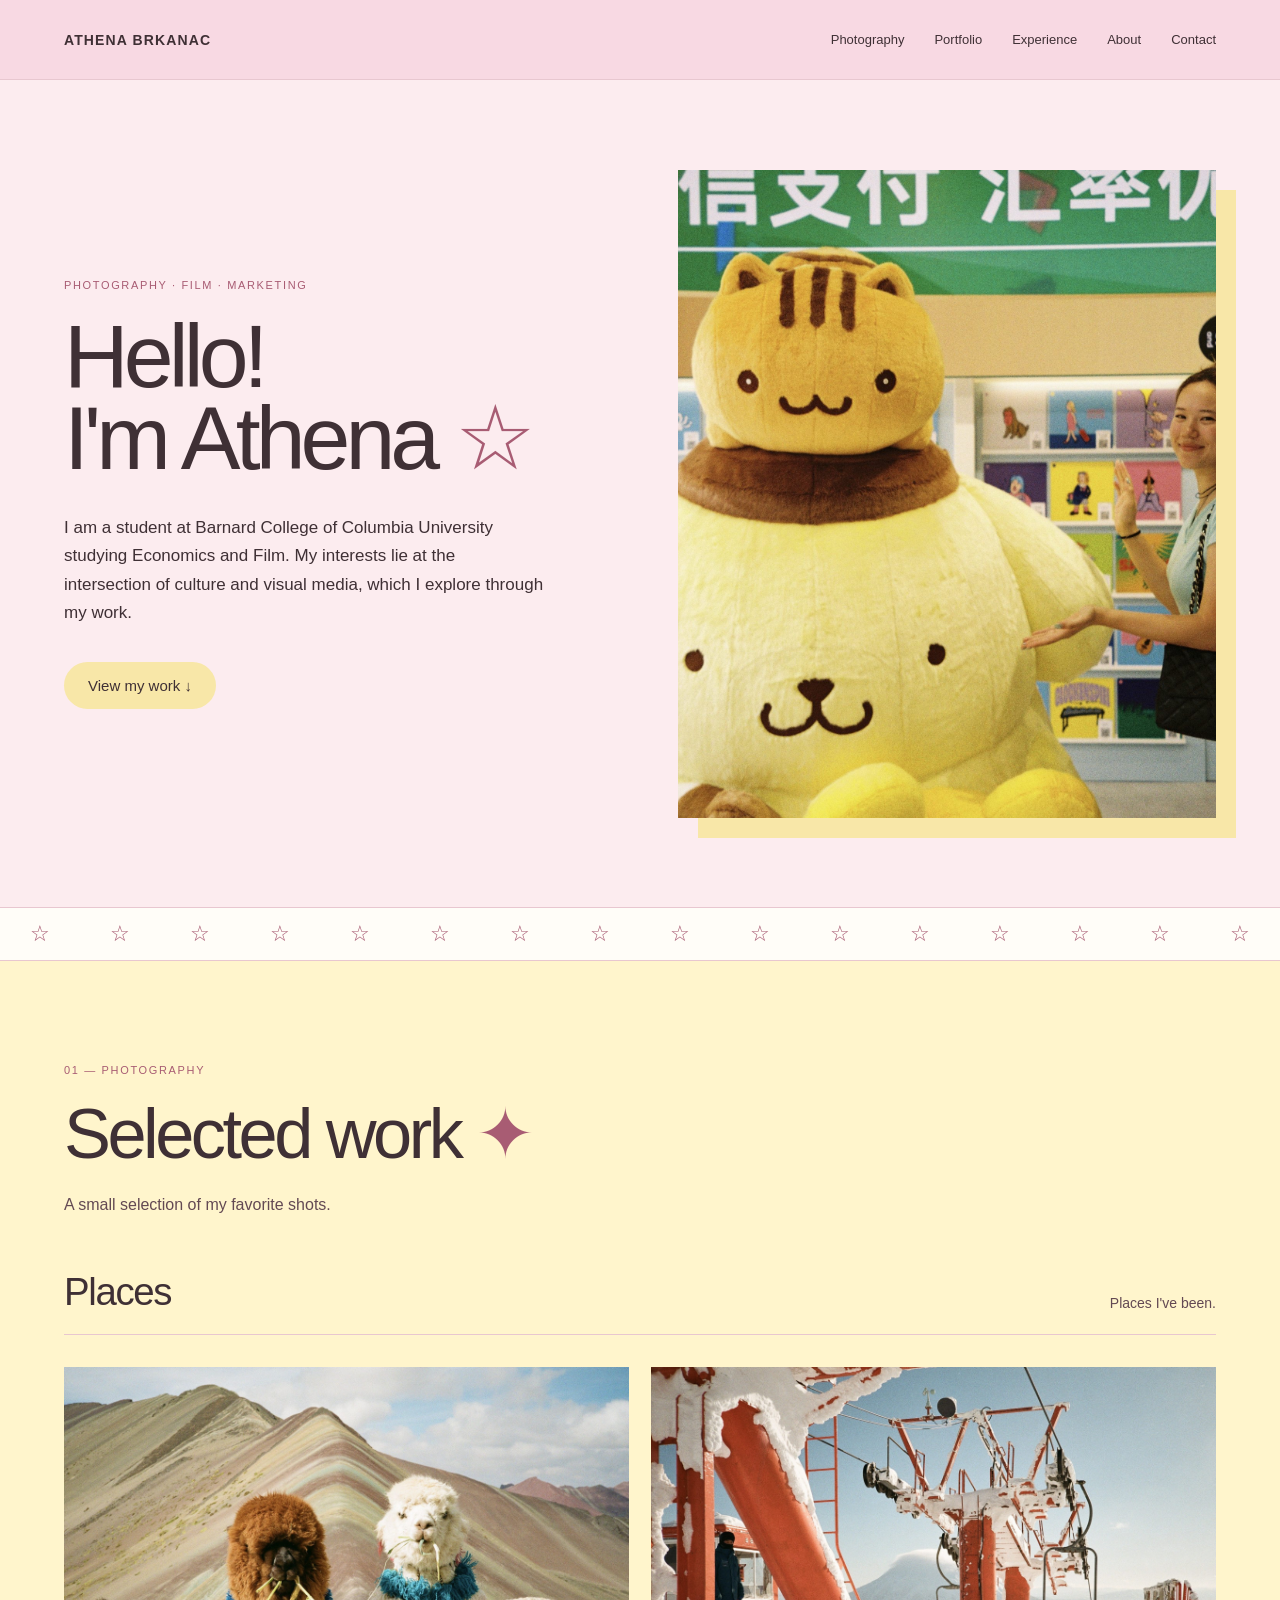
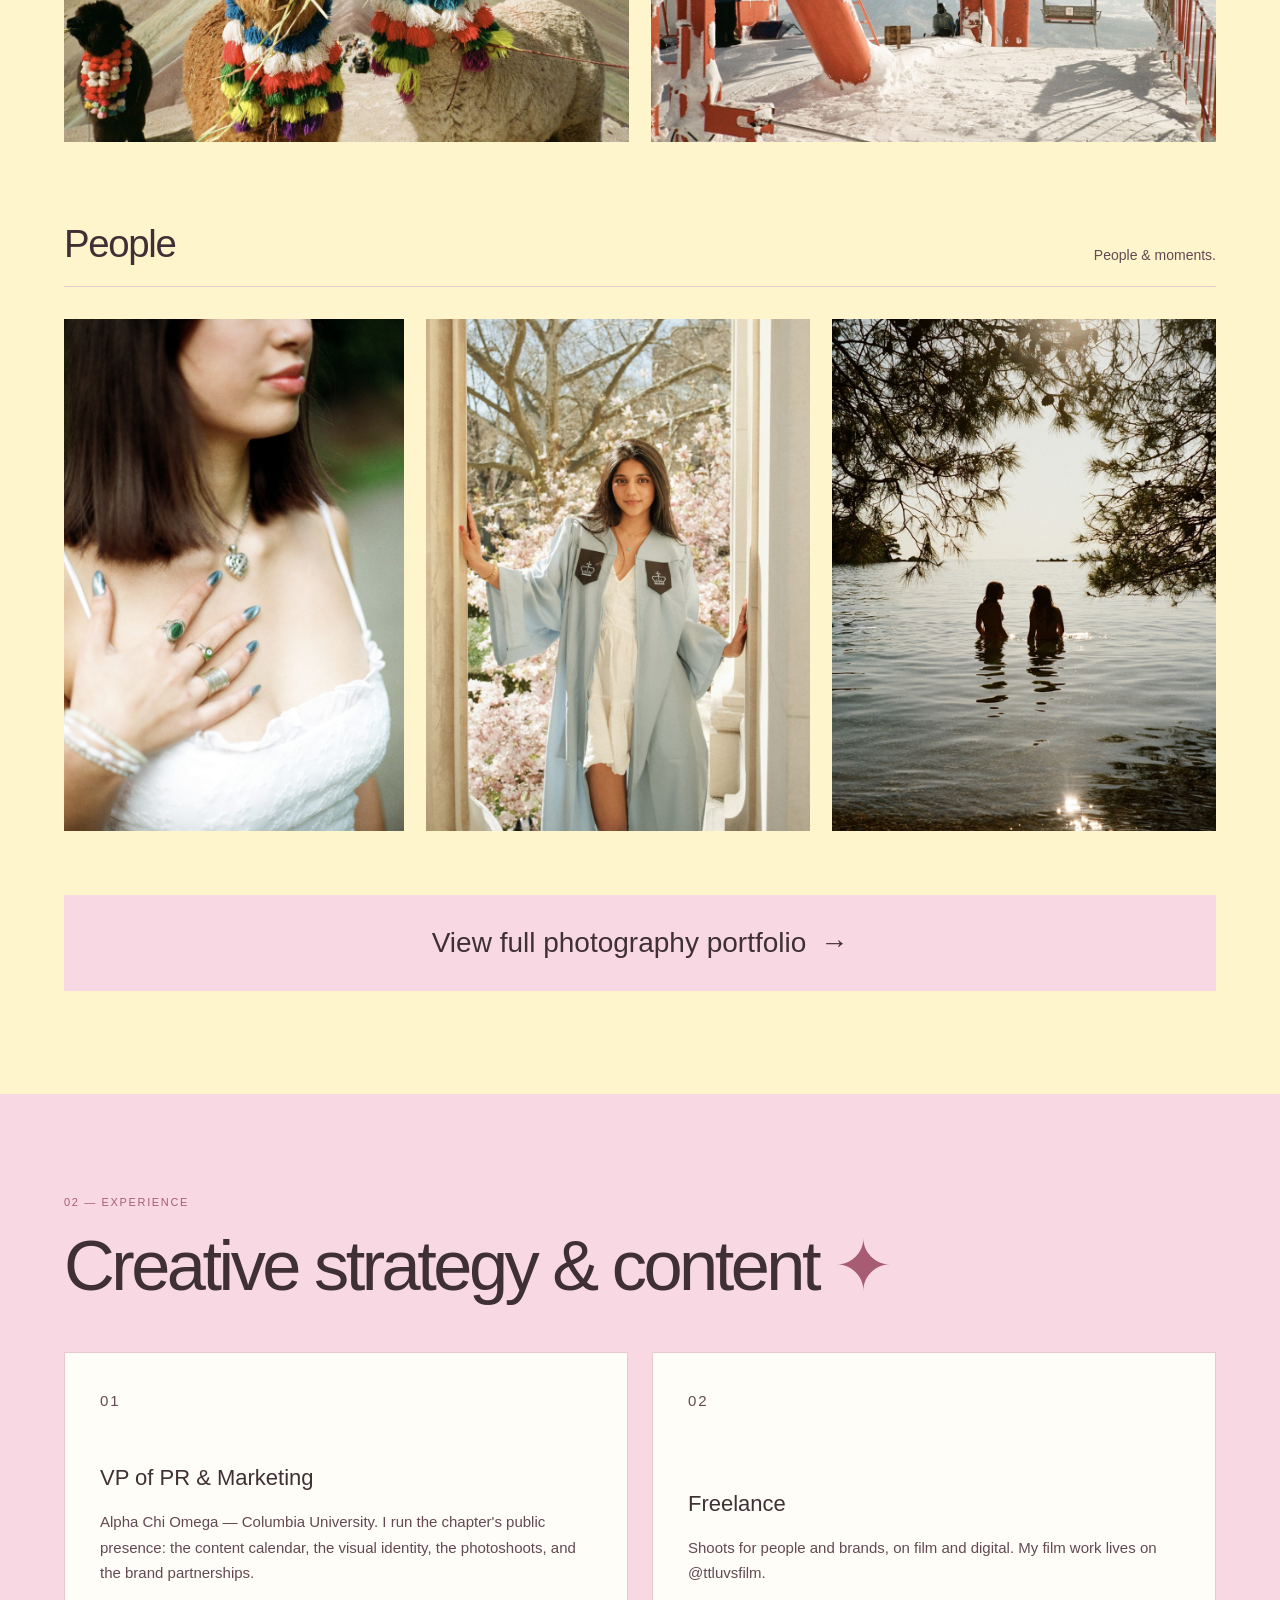
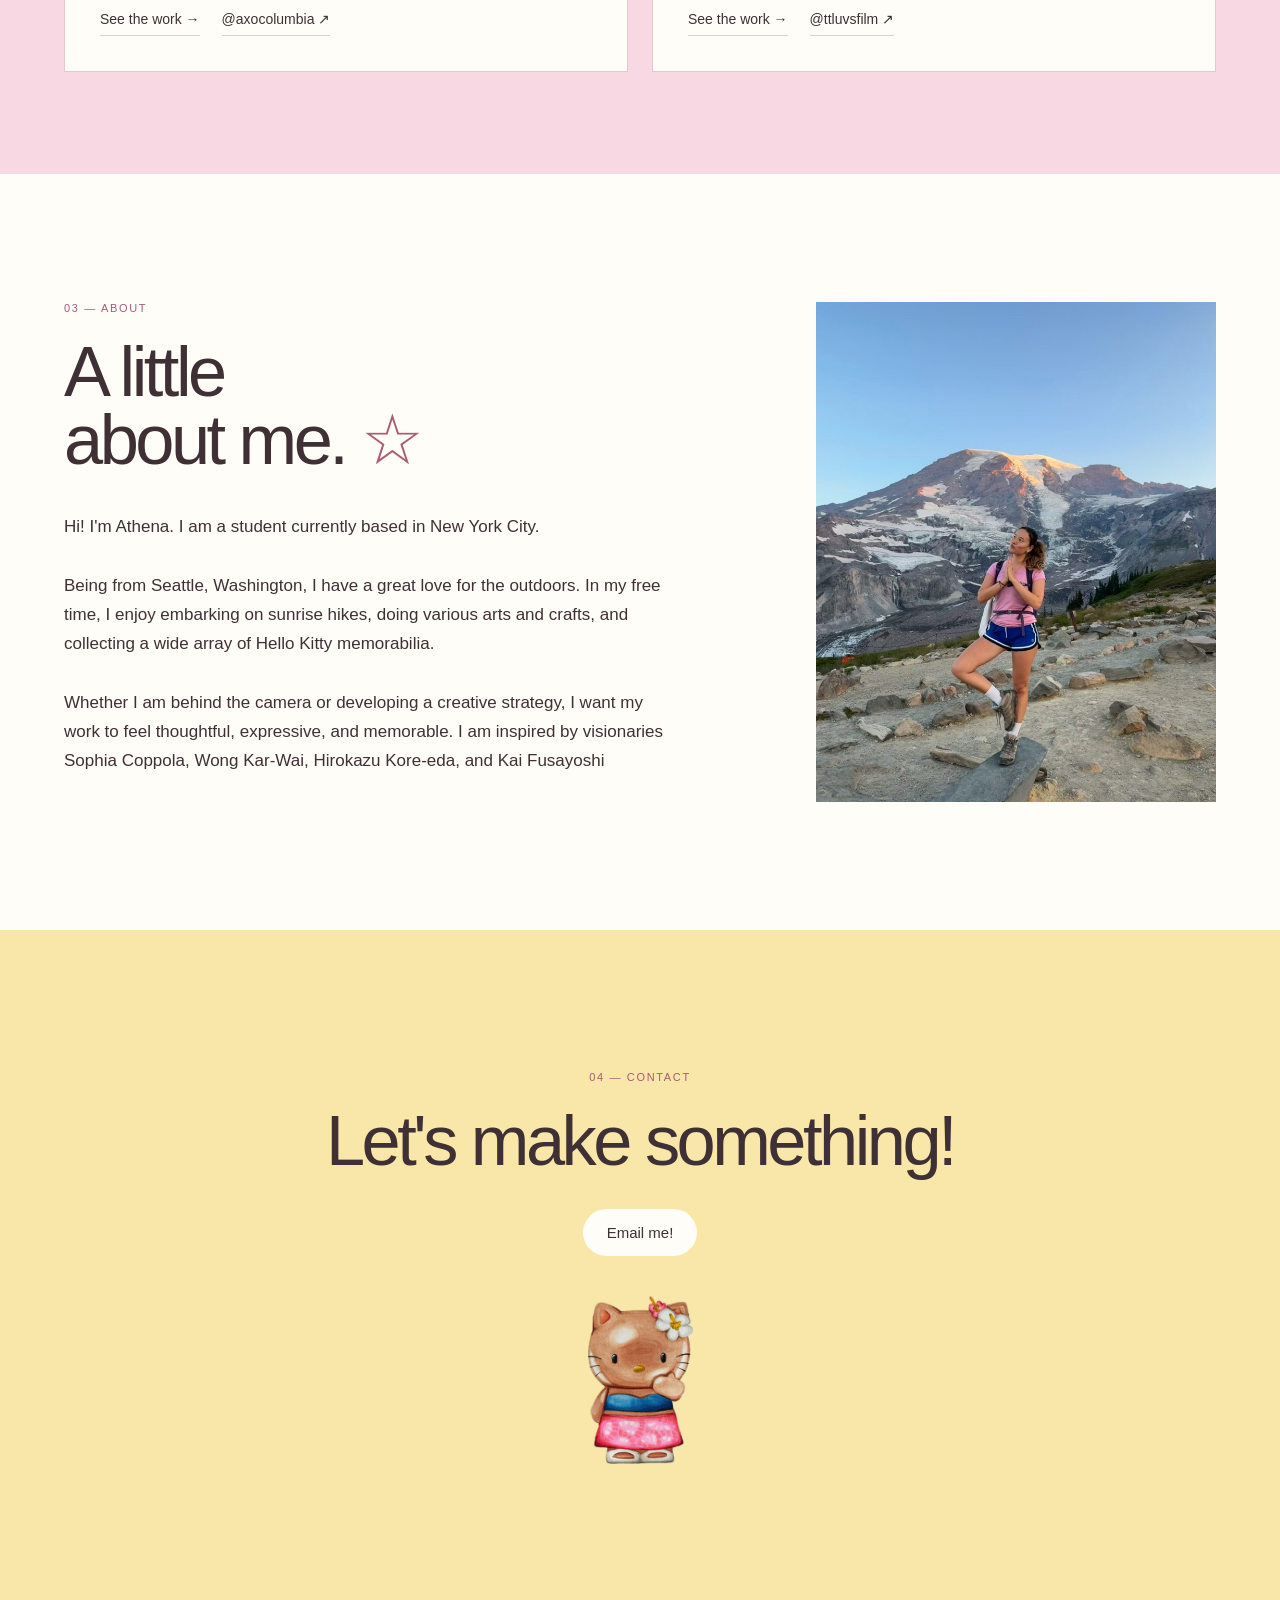
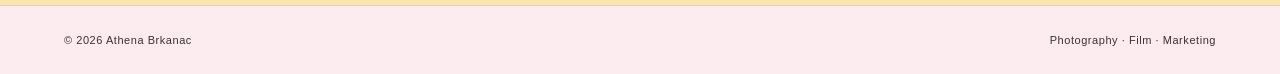
==== commit bd38d032: "Rename the galleries to Places and People, and add six new film photos Landscape and Portrait read a" ====
--- a/index.html
+++ b/index.html
@@ -157,13 +157,13 @@
             </div>
 
 
-            <!-- LANDSCAPE -->
+            <!-- PLACES -->
 
             <div class="photo-category">
 
                 <div class="category-heading">
 
-                    <h3>Landscape</h3>
+                    <h3>Places</h3>
 
                     <p>
                         Places I've been.
@@ -200,13 +200,13 @@
             </div>
 
 
-            <!-- PORTRAIT -->
+            <!-- PEOPLE -->
 
             <div class="photo-category portrait-category">
 
                 <div class="category-heading">
 
-                    <h3>Portrait</h3>
+                    <h3>People</h3>
 
                     <p>
                         People & moments.
--- a/style.css
+++ b/style.css
@@ -787,8 +787,17 @@
     transform: scale(1.015);
 }
 
+/* Holds one link or two side by side — the project pages offer the
+   other project as well as home. Two links wrap onto separate lines
+   rather than squeezing when the screen is narrow. */
+
 .return-home {
     padding: 7vw 5vw;
+
+    display: flex;
+    justify-content: center;
+    flex-wrap: wrap;
+    gap: 22px 48px;
 
     text-align: center;
 
@@ -1399,6 +1408,39 @@
 }
 
 
+/* A project shown uncropped. Photos of different shapes sit in rows
+   of one shared height: each one grows by its own width-to-height
+   ratio, so the space left after the gaps is shared out exactly in
+   proportion and every photo in the row comes out the same height. */
+
+.shot-row {
+    display: flex;
+    gap: 20px;
+}
+
+.section-intro + .shot-rows {
+    margin-top: 34px;
+}
+
+.shot-row + .shot-row {
+    margin-top: 20px;
+}
+
+.shot-row .shot {
+    flex: var(--shape) 1 0;
+    aspect-ratio: var(--shape);
+}
+
+
+/* A tall photograph whose subject sits high in the frame. The tile takes
+   what it needs off the bottom rather than off both ends, so nobody
+   loses the top of their head to it. */
+
+.shot.shot-from-top img {
+    object-position: center top;
+}
+
+
 .shot img,
 .shot video {
     width: 100%;
@@ -1421,6 +1463,79 @@
 
 .shot:hover video {
     transform: none;
+}
+
+
+/* A set of photographs within a project — the film ones, the digital
+   ones — each under its own small label. */
+
+.shot-set {
+    margin-top: 32px;
+}
+
+.shot-set + .shot-set {
+    margin-top: 44px;
+}
+
+.shot-set-label {
+    margin-bottom: 16px;
+
+    font-size: 11px;
+    letter-spacing: 0.15em;
+
+    color: var(--pink-dark);
+}
+
+
+/* The button that opens a set the page is holding back. */
+
+.reveal-button {
+    margin: 30px 0;
+
+    border: none;
+    cursor: pointer;
+
+    font-family: inherit;
+    font-size: 14px;
+}
+
+
+/* A project that came with writing of its own. Wider leading than a
+   one-line description, and its opening line set larger so the piece
+   introduces itself before it explains itself. */
+
+.project-statement {
+    max-width: 620px;
+    margin-top: 26px;
+}
+
+.project-statement p {
+    font-size: 16px;
+    line-height: 1.75;
+
+    color: var(--text-soft);
+}
+
+.project-statement p + p {
+    margin-top: 16px;
+}
+
+.project-statement .statement-lead {
+    font-size: clamp(20px, 2vw, 25px);
+    line-height: 1.35;
+    letter-spacing: -0.015em;
+
+    color: var(--text);
+}
+
+.project-statement .statement-credit {
+    margin-top: 22px;
+    padding-top: 18px;
+
+    border-top: 1px solid var(--border);
+
+    font-size: 13px;
+    line-height: 1.6;
 }
 
 
@@ -1540,6 +1655,15 @@
         grid-template-columns: 1fr;
     }
 
+    .shot-row {
+        flex-direction: column;
+    }
+
+    .shot-row .shot {
+        flex: none;
+        width: 100%;
+    }
+
     .shot-group + .shot-group {
         margin-top: 62px;
     }
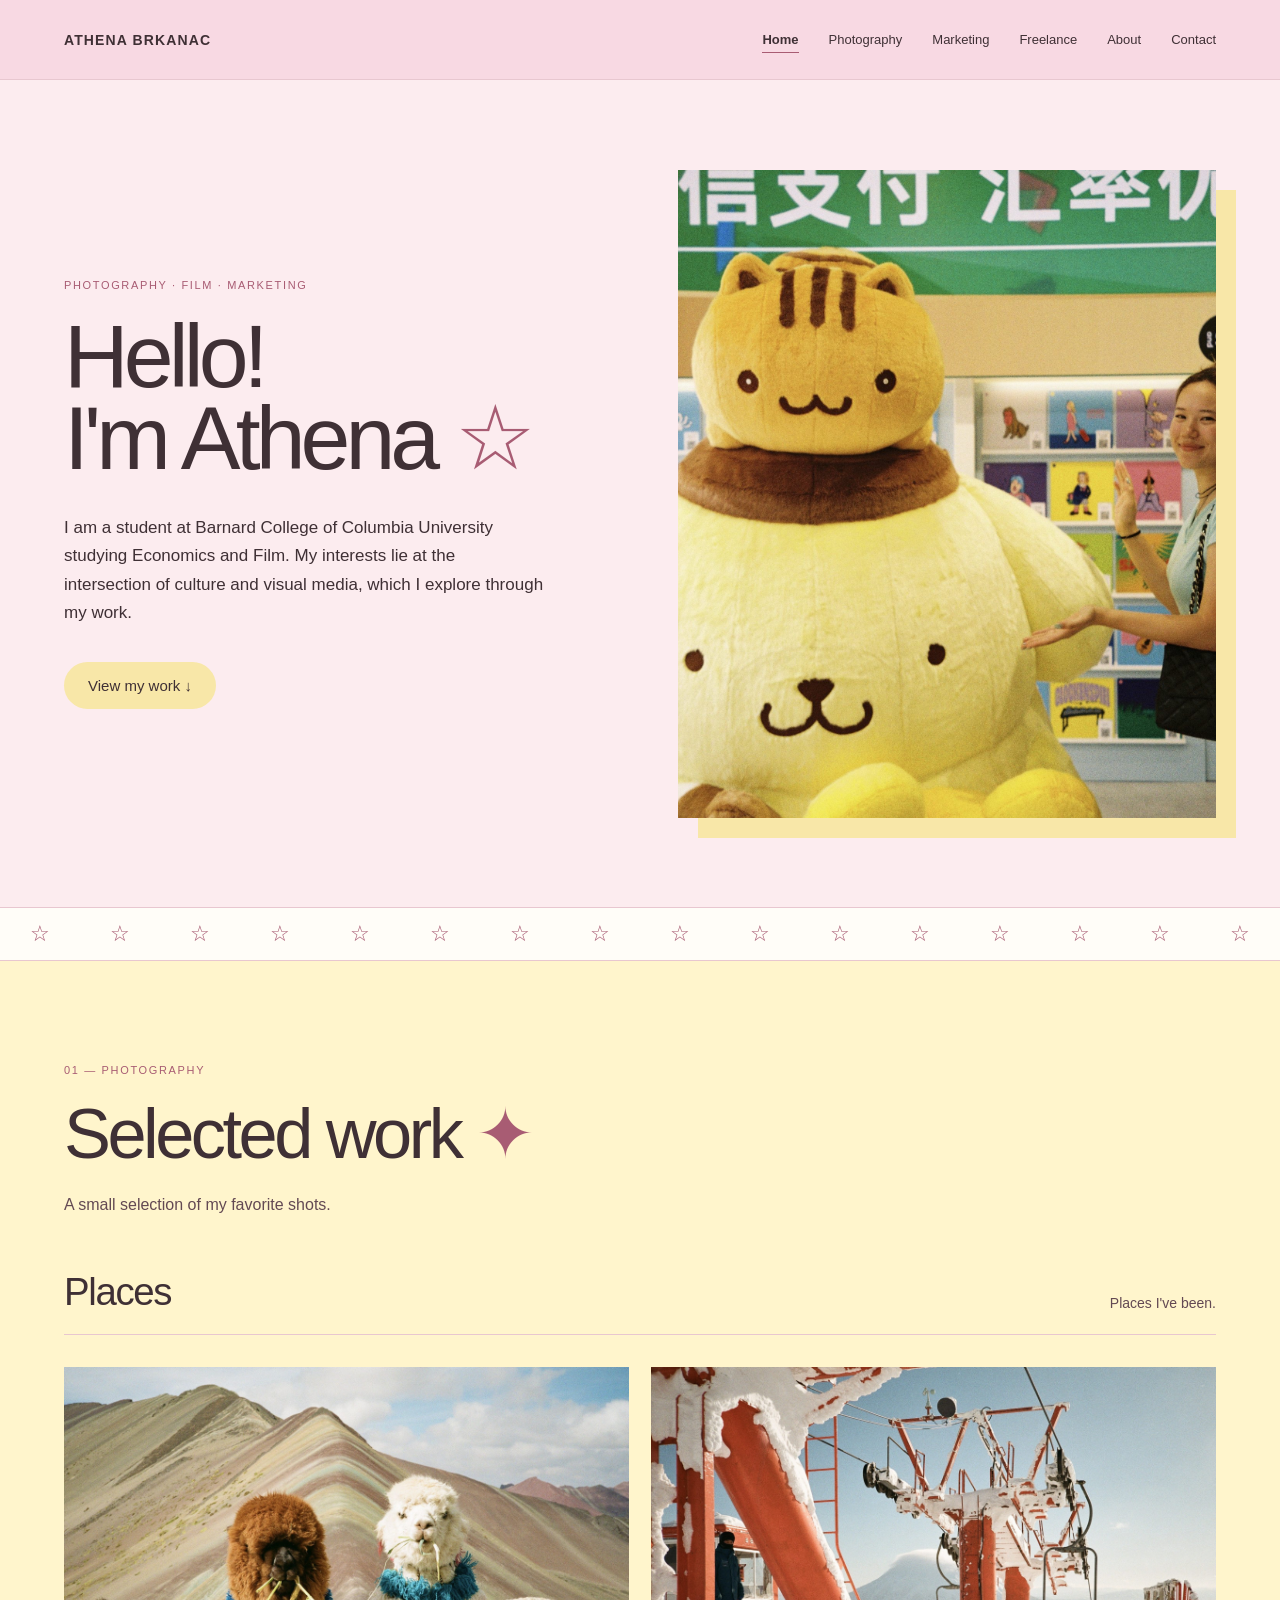
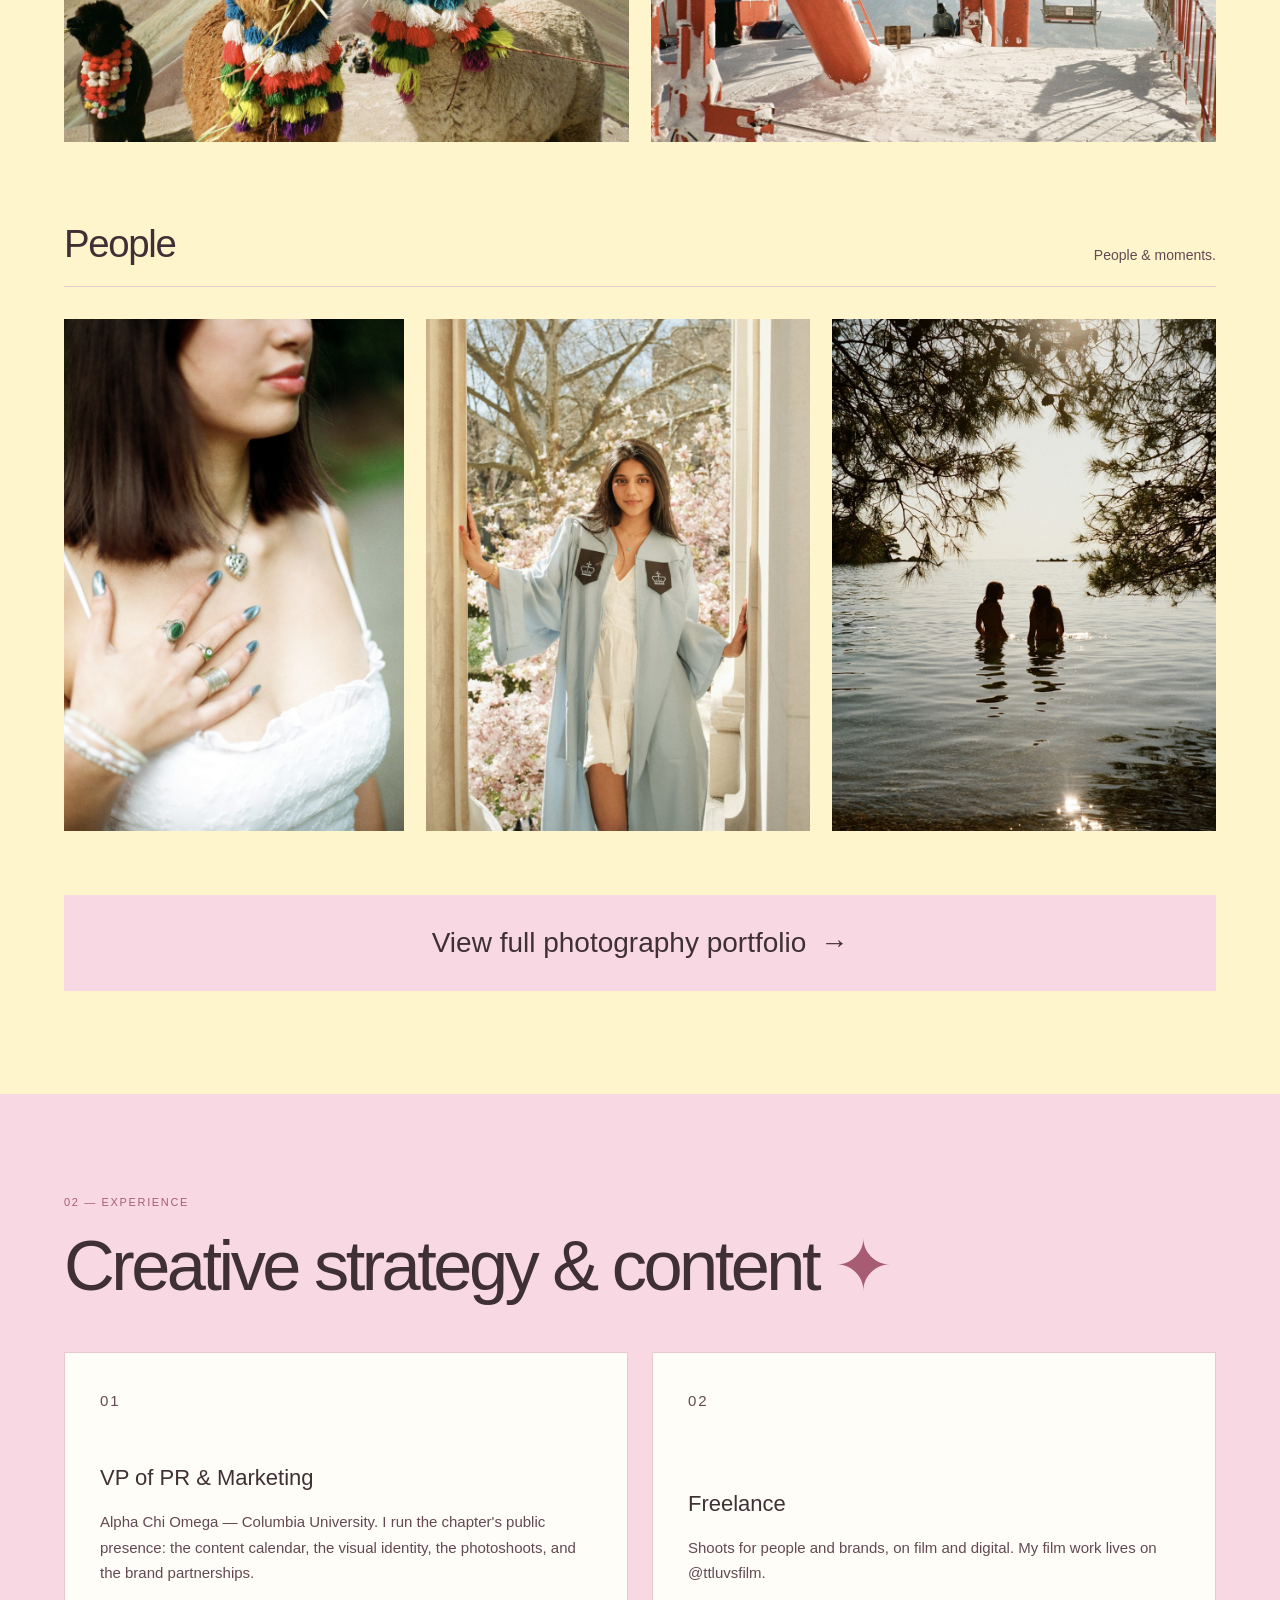
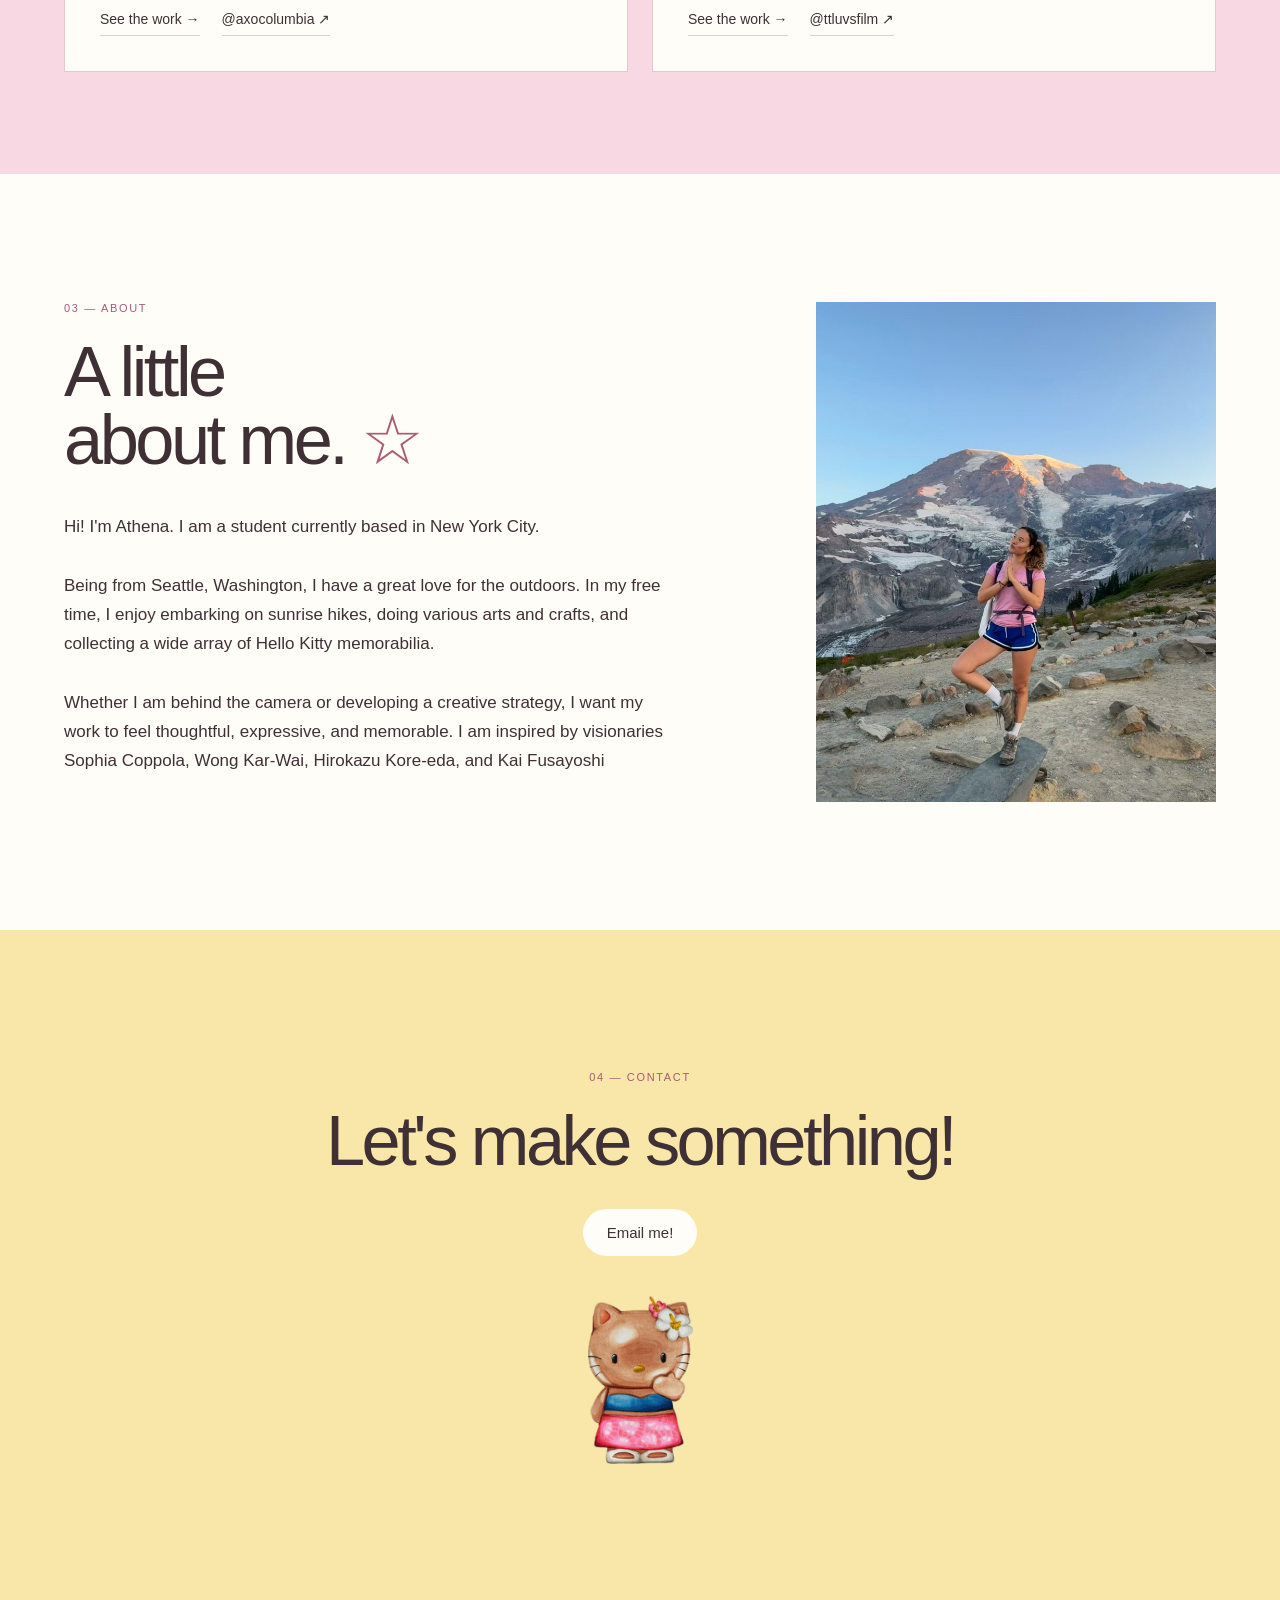
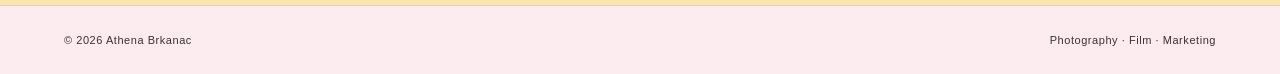
==== commit bea21ffd: "Use one menu on every page, and tidy two small things Every page now carries the same menu — Home, P" ====
--- a/index.html
+++ b/index.html
@@ -30,9 +30,10 @@
         </a>
 
         <div class="nav-links">
-            <a href="#photography">Photography</a>
-            <a href="photography.html">Portfolio</a>
-            <a href="#marketing">Experience</a>
+            <a href="index.html" aria-current="page">Home</a>
+            <a href="photography.html">Photography</a>
+            <a href="marketing.html">Marketing</a>
+            <a href="freelance.html">Freelance</a>
             <a href="#about">About</a>
             <a href="#contact">Contact</a>
         </div>
--- a/style.css
+++ b/style.css
@@ -112,8 +112,16 @@
 }
 
 .nav-links a:hover::after,
-.nav-links a:focus-visible::after {
+.nav-links a:focus-visible::after,
+.nav-links a[aria-current="page"]::after {
     width: 100%;
+}
+
+/* The page you are on stays underlined, so the menu also says where
+   you are. */
+
+.nav-links a[aria-current="page"] {
+    font-weight: 600;
 }
 
 
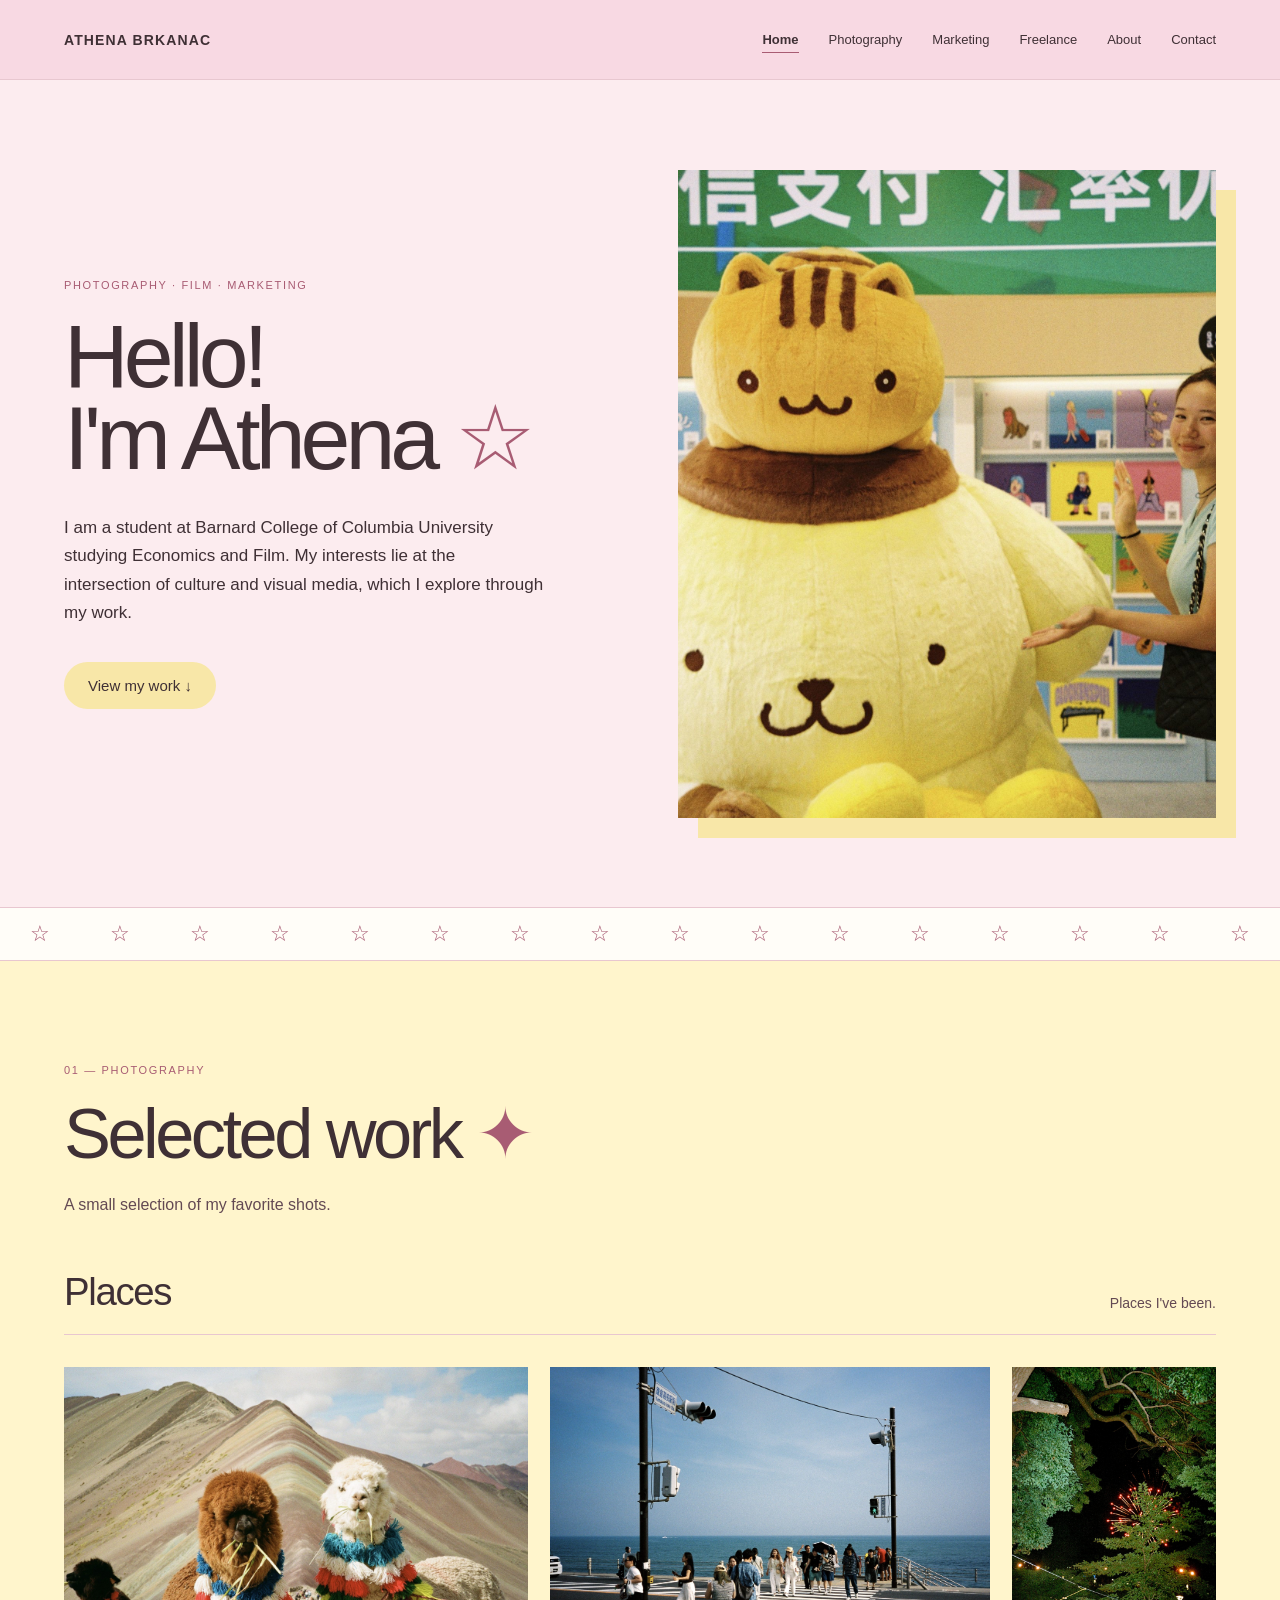
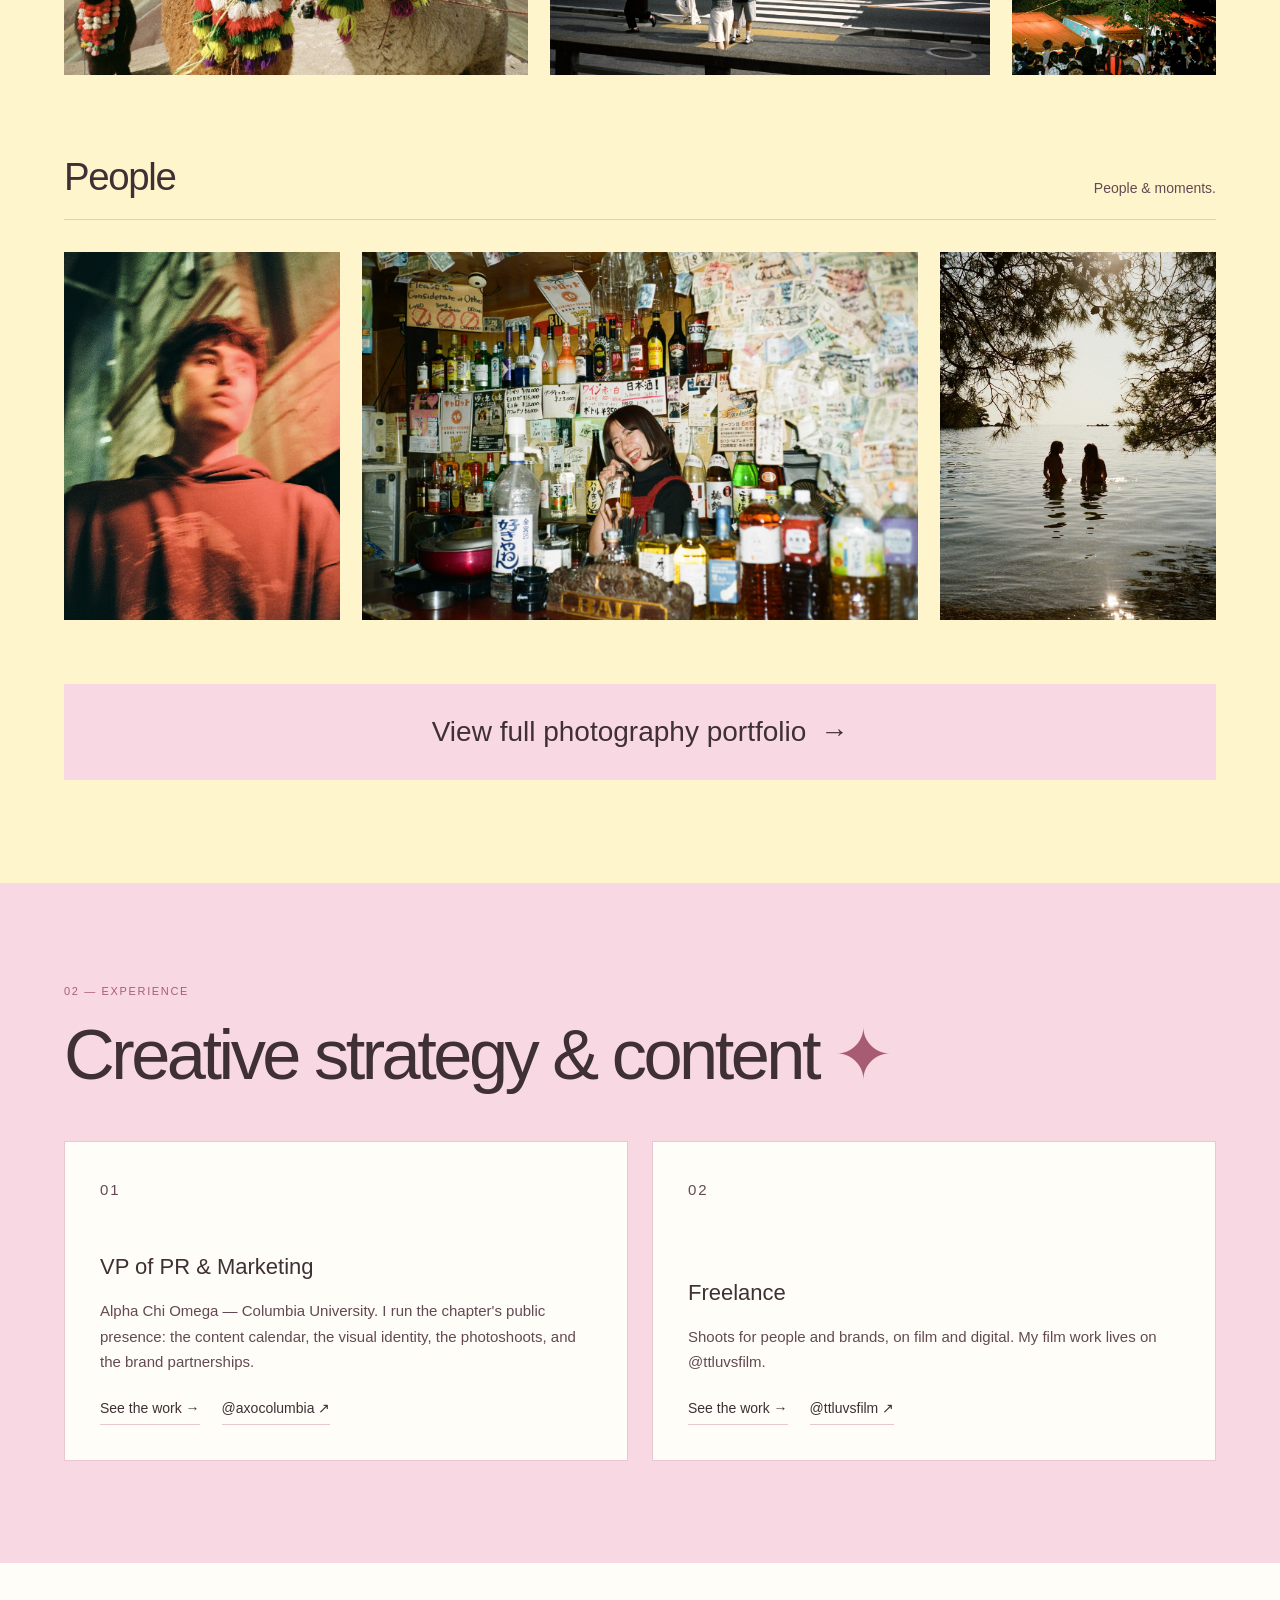
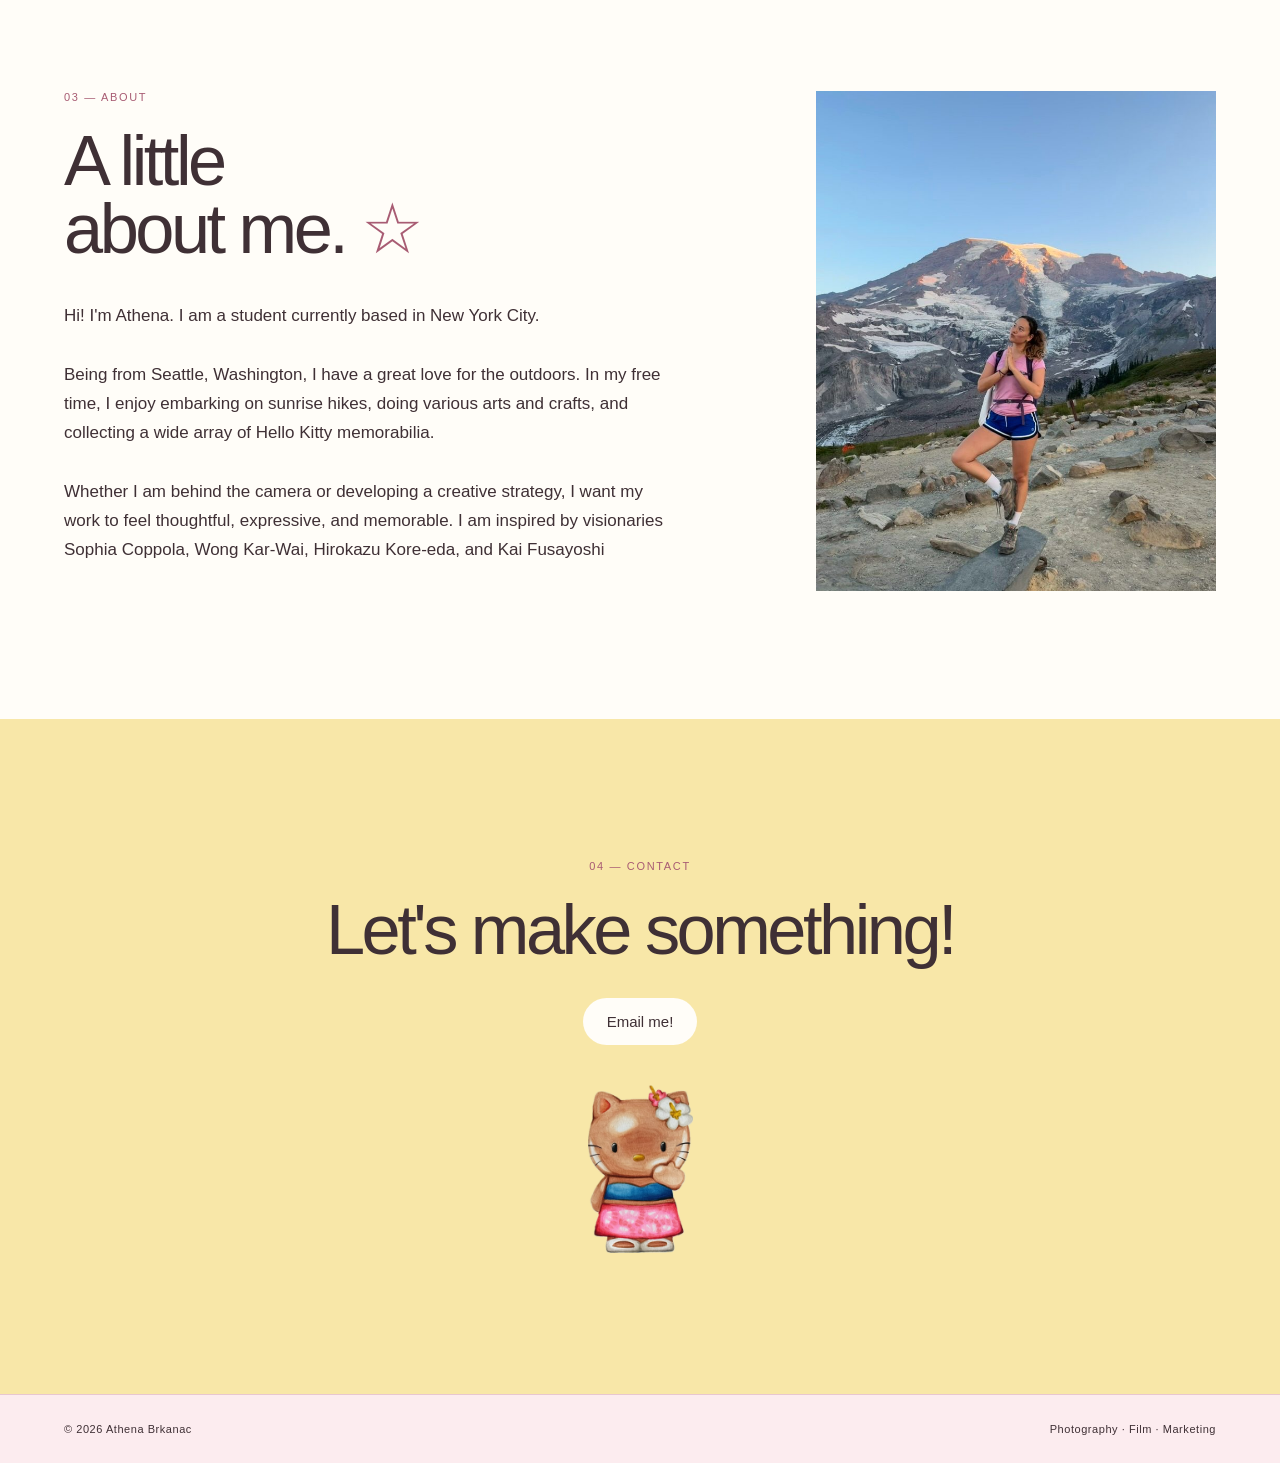
==== commit 4bca0ecb: "Refresh the homepage selected work with the strongest photographs Places now shows the alpacas, Kama" ====
--- a/index.html
+++ b/index.html
@@ -180,18 +180,29 @@
                         <img
                             src="images/alpacha.jpg"
                             alt="Alpacas standing in front of a multicolored mountain"
-                            data-caption=""
-                        >
-
-                    </figure>
-
-
-                    <figure class="photo-card">
-
-                        <img
-                            src="images/niesko.jpg"
-                            alt="Snow-covered ski lift with a mountain in the background at Niseko"
-                            data-caption=""
+                            data-caption="alpachas in peru - 2023 - film"
+                        >
+
+                    </figure>
+
+
+                    <figure class="photo-card">
+
+                        <img
+                            src="images/kamakura.JPG"
+                            alt="Pedestrians crossing a coastal road in Kamakura, Japan"
+                            data-caption="kamakura - 2026 - film"
+                        >
+
+                    </figure>
+
+
+                    <figure class="photo-card">
+
+                        <img
+                            src="images/firework.jpg"
+                            alt="A firework bursting above trees and a crowd at night"
+                            data-caption="firework - 2026 - film"
                         >
 
                     </figure>
@@ -221,20 +232,20 @@
                     <figure class="photo-card">
 
                         <img
-                            src="images/elena.jpg"
-                            alt="Portrait photography by Athena Brkanac"
-                            data-caption=""
-                        >
-
-                    </figure>
-
-
-                    <figure class="photo-card">
-
-                        <img
-                            src="images/shaivi.JPG"
-                            alt="Portrait of a graduate in a cap and gown among cherry blossoms"
-                            data-caption=""
+                            src="images/conan.JPG"
+                            alt="Motion-blurred portrait of a young man in a red hoodie"
+                            data-caption="conan - 2025 - film"
+                        >
+
+                    </figure>
+
+
+                    <figure class="photo-card">
+
+                        <img
+                            src="images/shinjuku%20cinderella.jpg"
+                            alt="Bartender laughing behind a Shinjuku bar lined with bottles and handwritten notes"
+                            data-caption="shinjuku cinderella - 2026 - film"
                         >
 
                     </figure>
@@ -245,7 +256,7 @@
                         <img
                             src="images/cassielucia.jpg"
                             alt="Two silhouetted figures standing in the sea, framed by pine branches"
-                            data-caption=""
+                            data-caption="secrets - 2025 - film"
                         >
 
                     </figure>
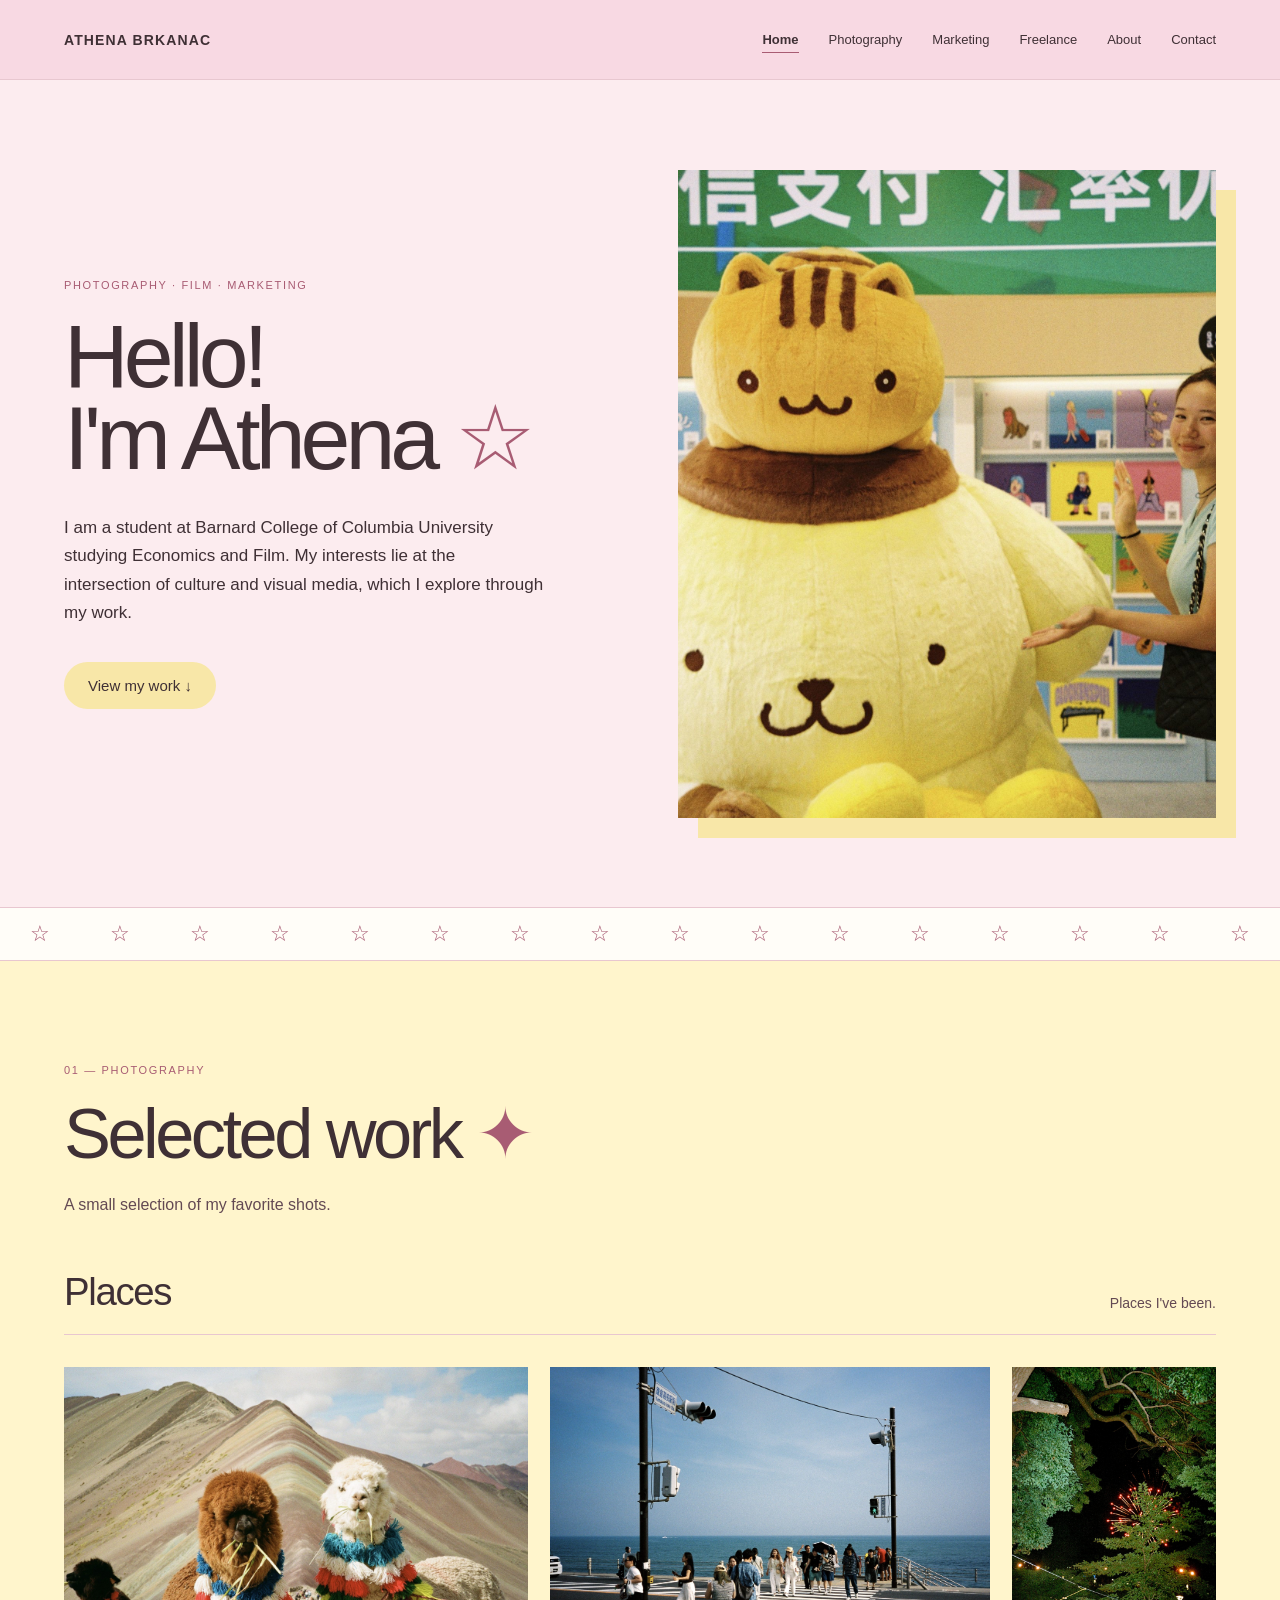
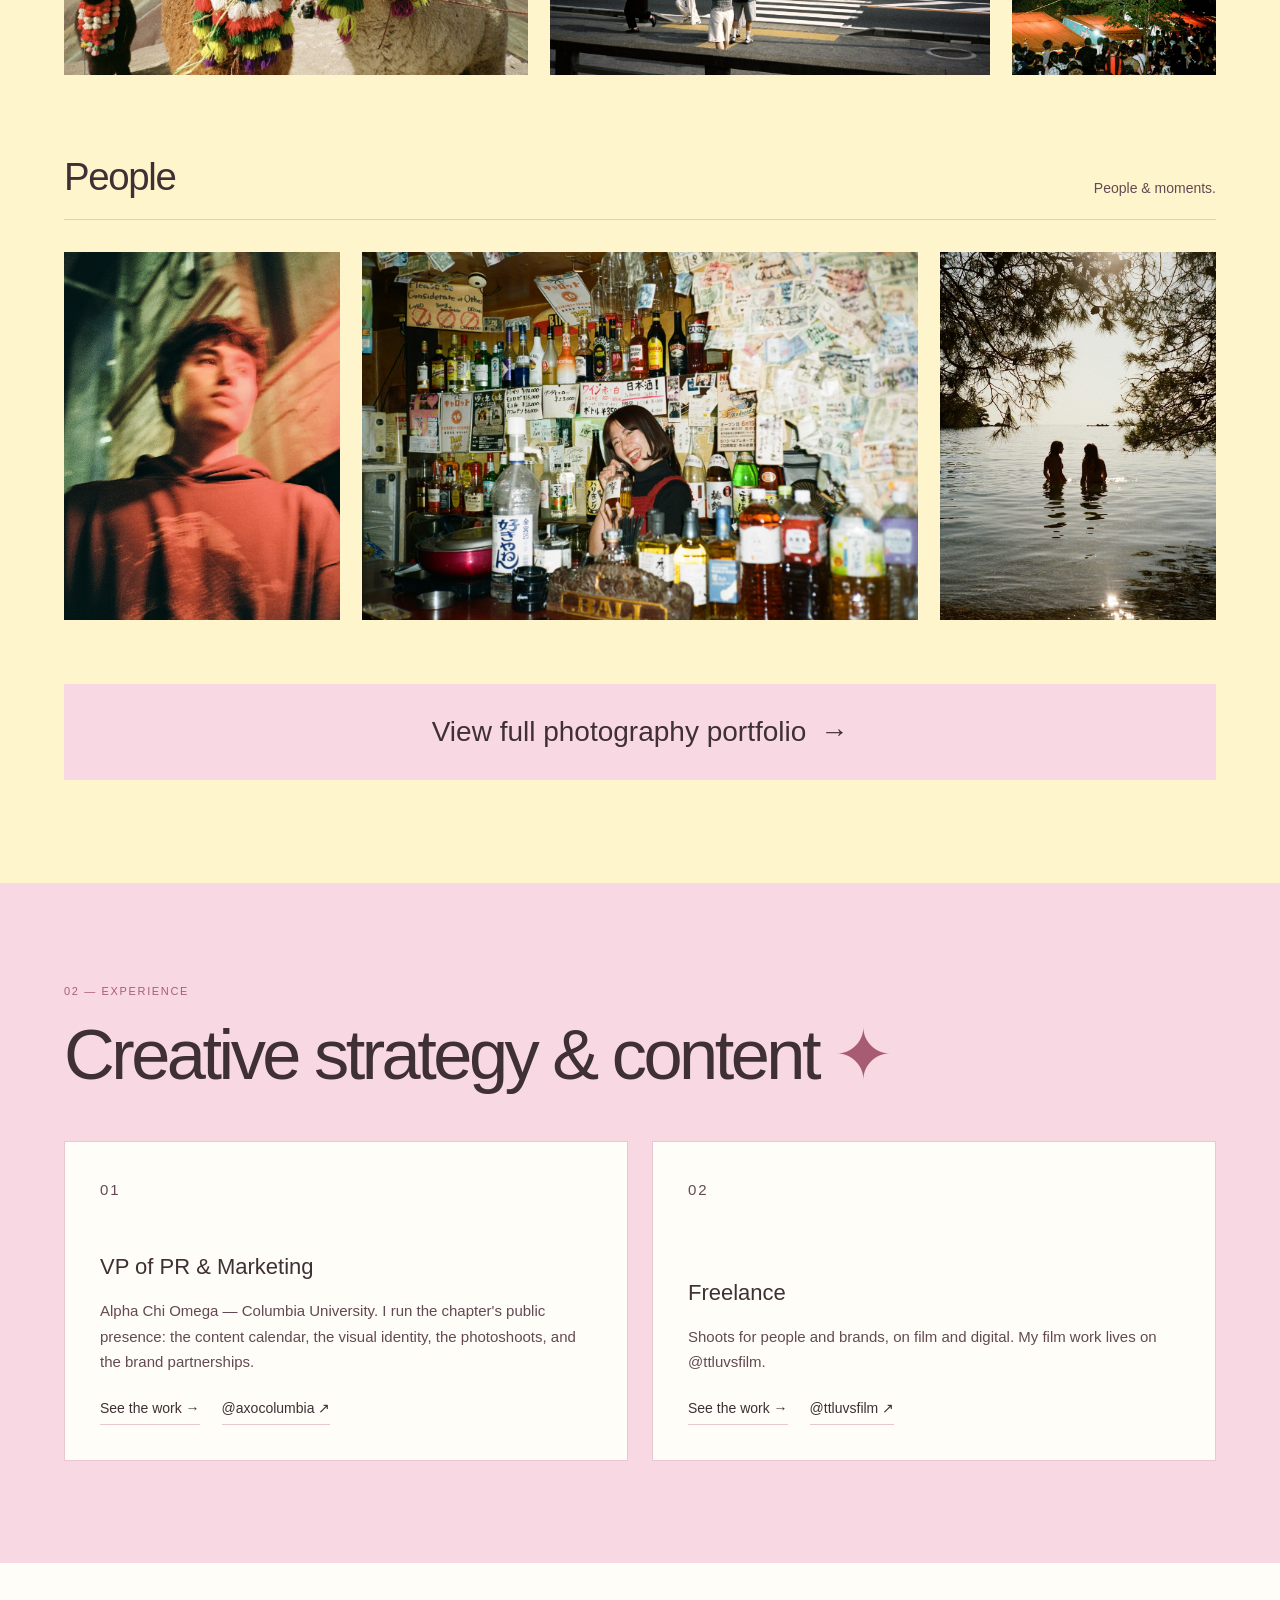
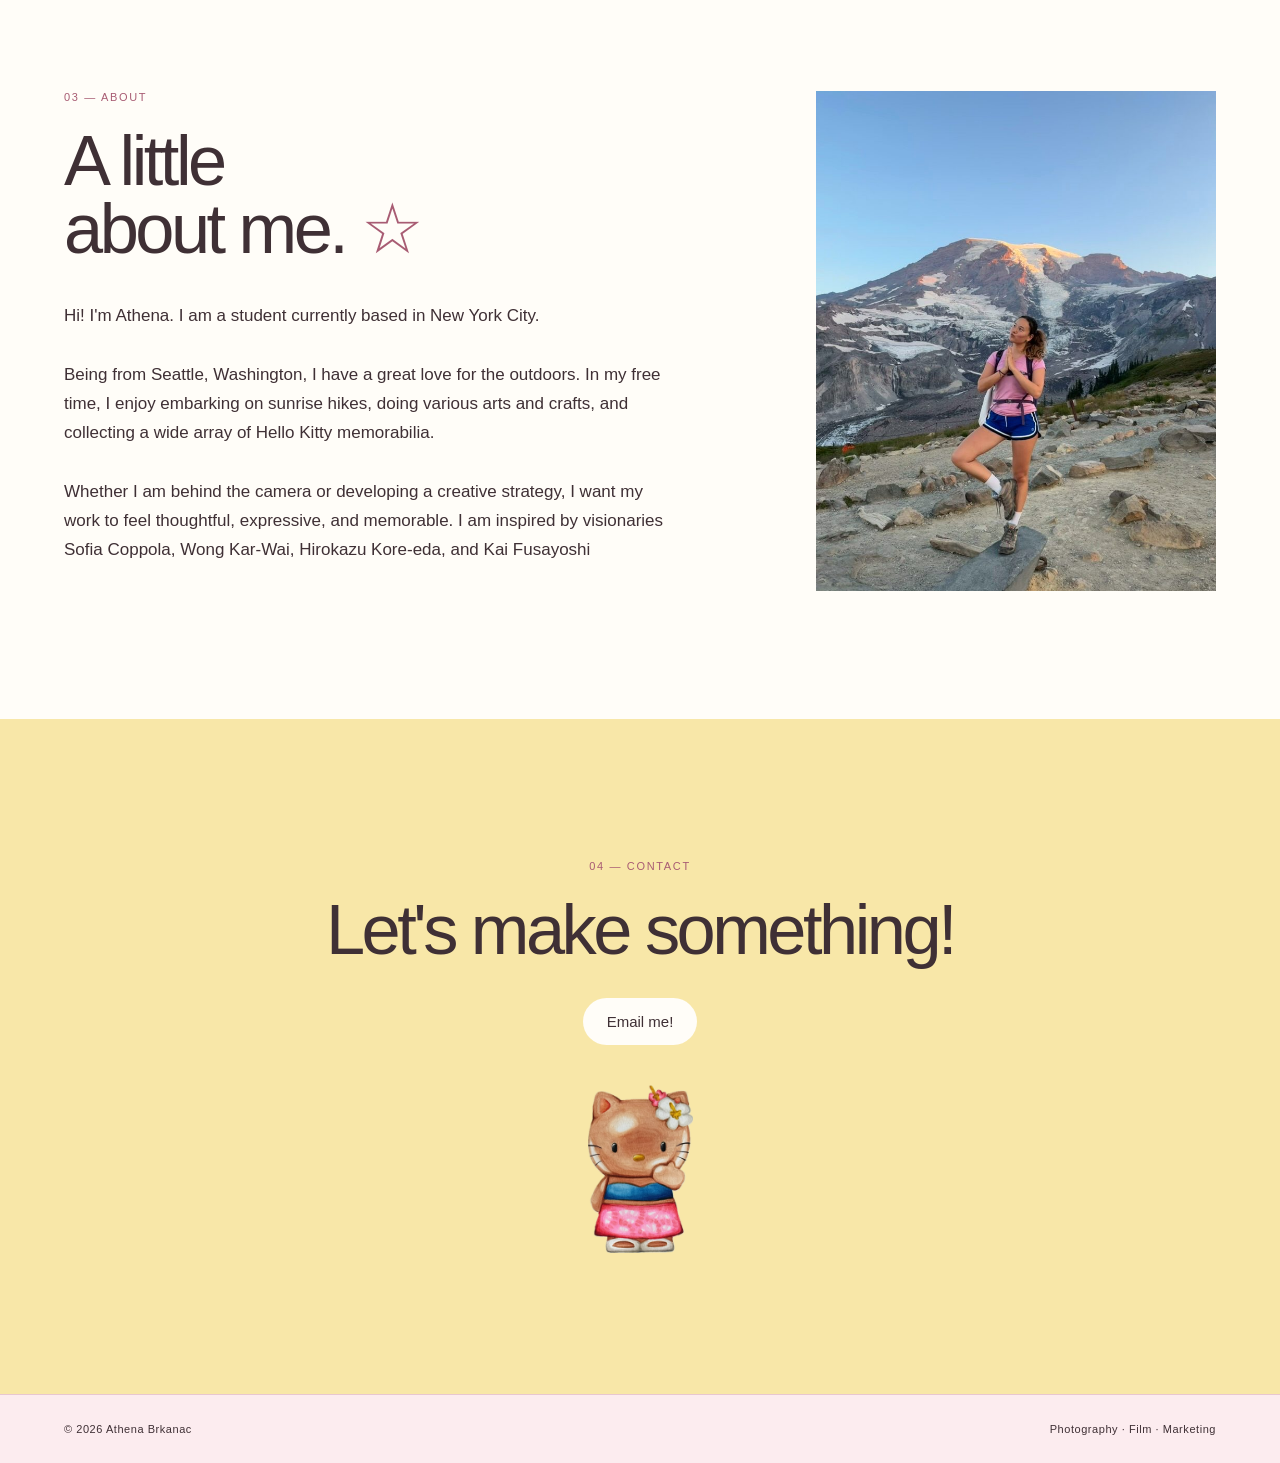
==== commit f89e76ce: "Spell Sofia Coppola's name correctly Co-Authored-By: Claude Opus 5.5 <noreply@anthropic.com> Claude-" ====
--- a/index.html
+++ b/index.html
@@ -415,7 +415,7 @@
                 <p>
                     Whether I am behind the camera or developing a creative
                     strategy, I want my work to feel thoughtful, expressive,
-                    and memorable. I am inspired by visionaries Sophia Coppola,
+                    and memorable. I am inspired by visionaries Sofia Coppola,
                     Wong Kar-Wai, Hirokazu Kore-eda, and Kai Fusayoshi
                 </p>
 
--- a/style.css
+++ b/style.css
@@ -1430,7 +1430,8 @@
     margin-top: 34px;
 }
 
-.shot-row + .shot-row {
+.shot-row + .shot-row,
+.shot-row + .shot-more {
     margin-top: 20px;
 }
 
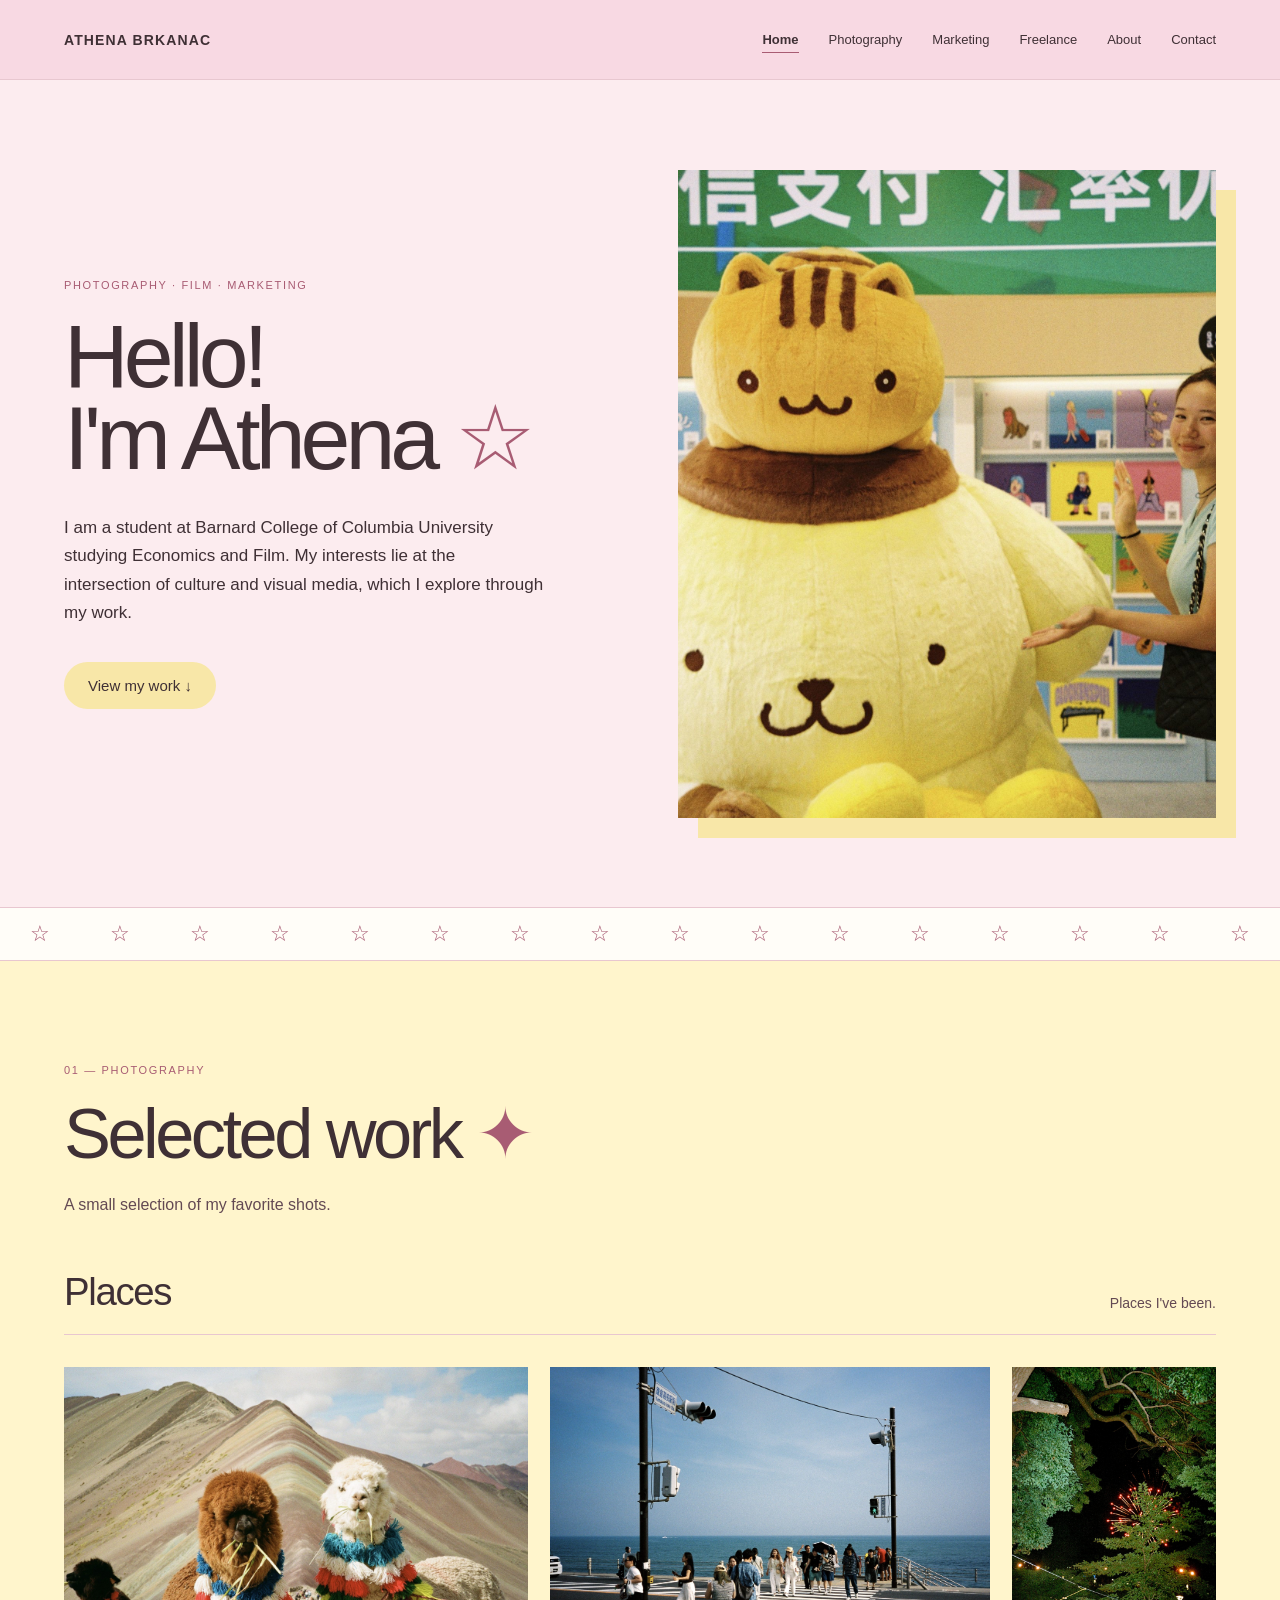
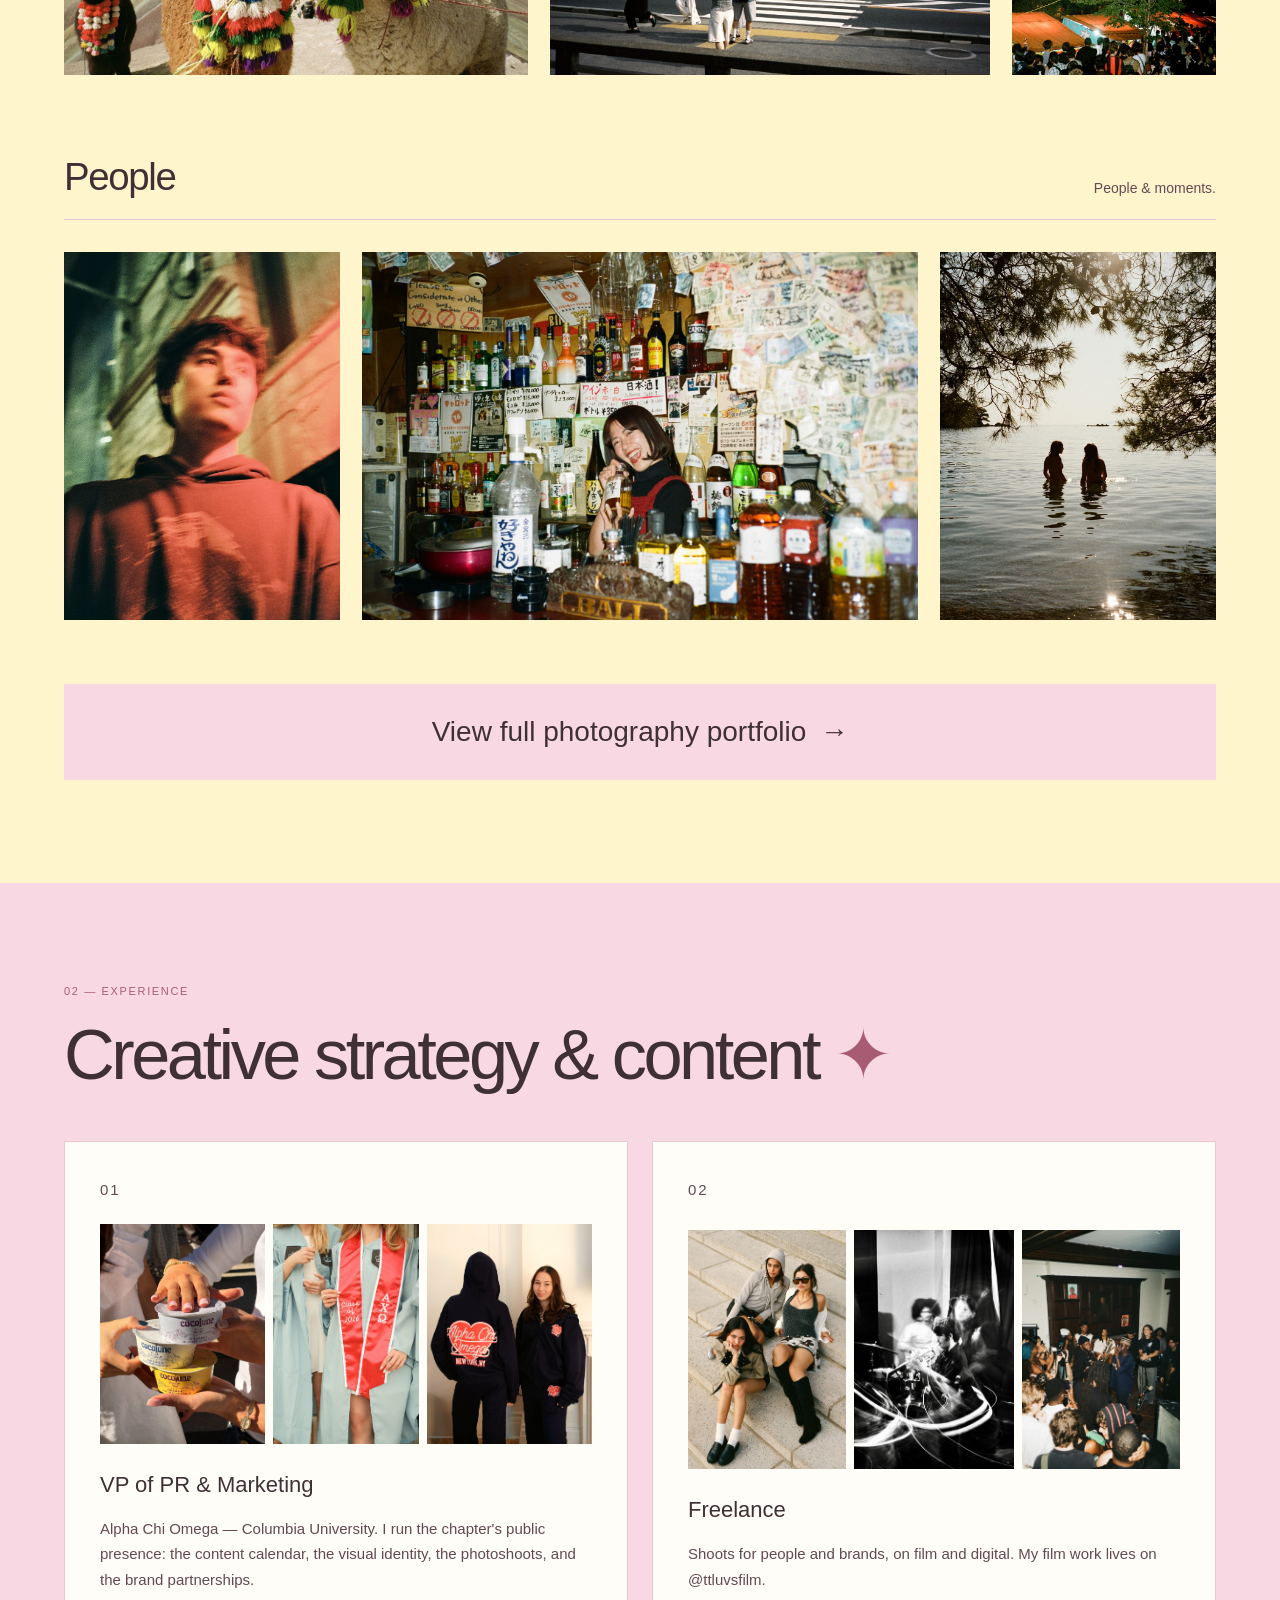
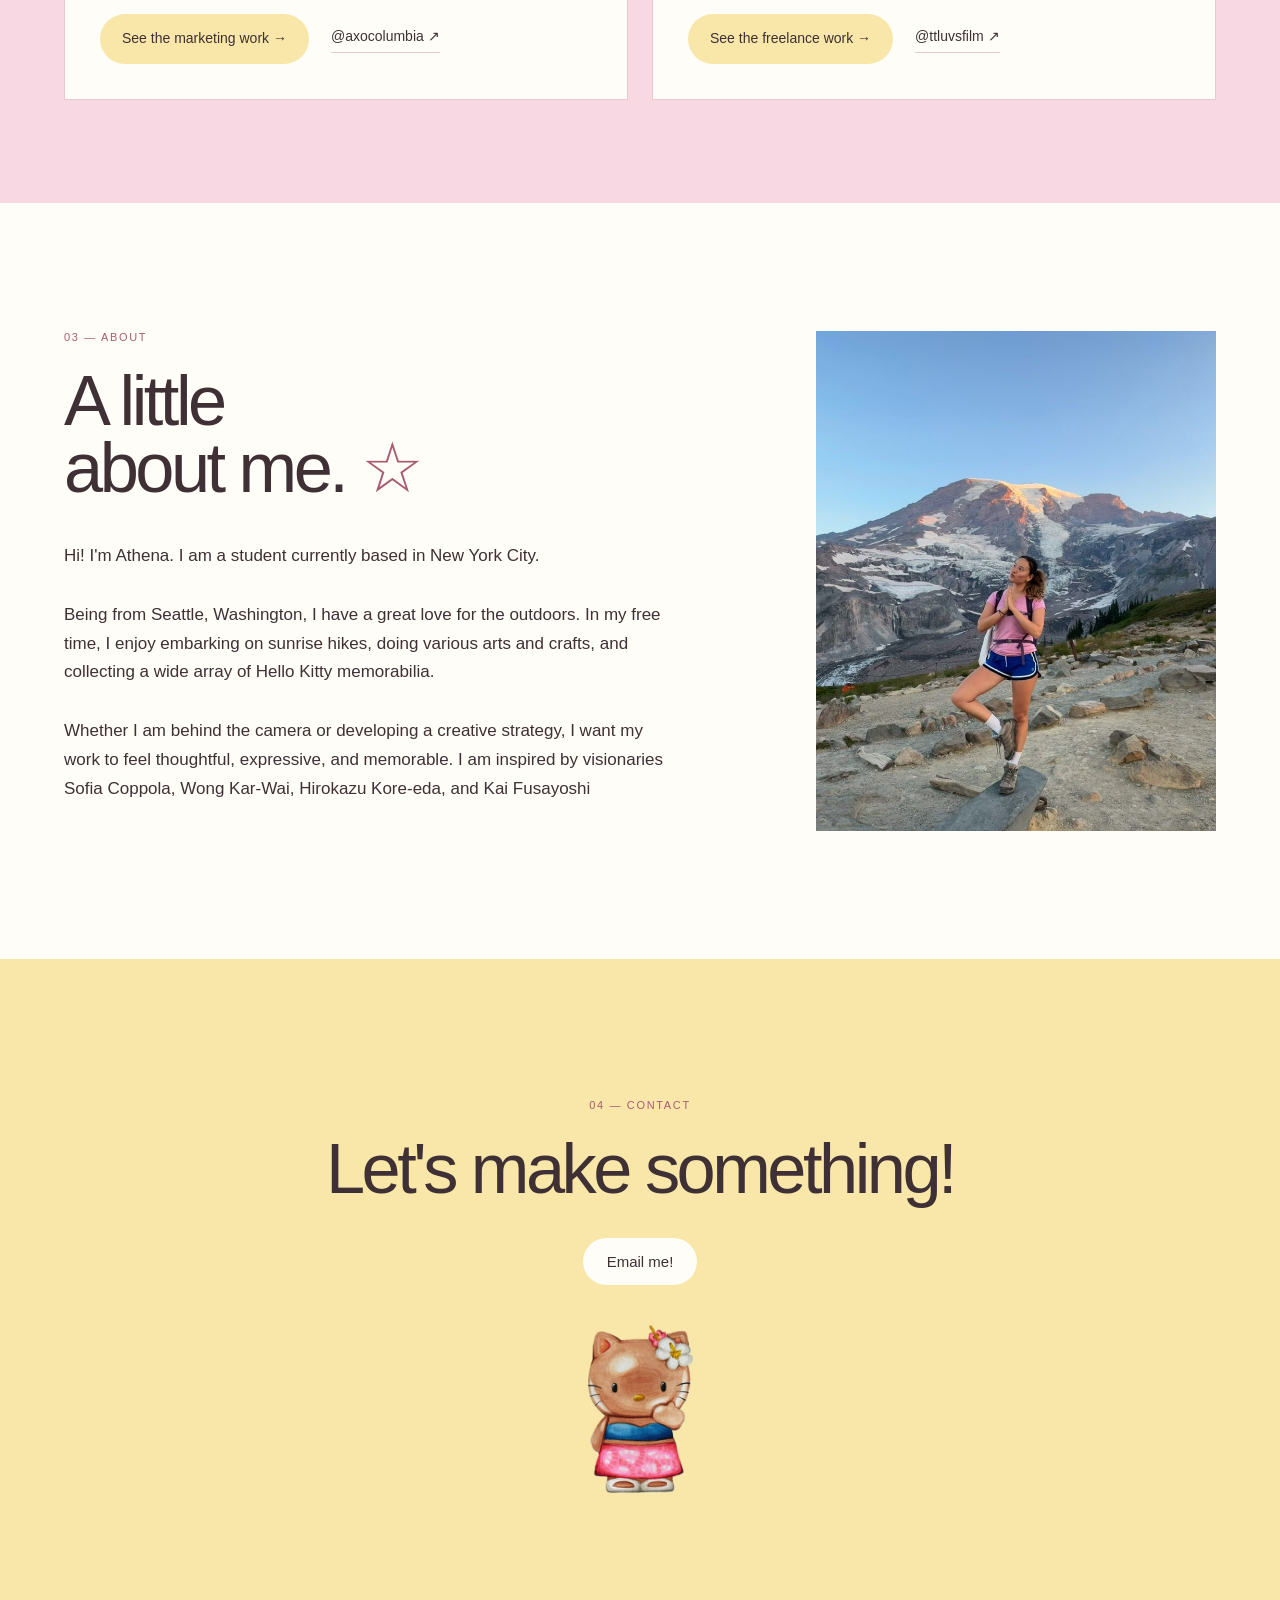
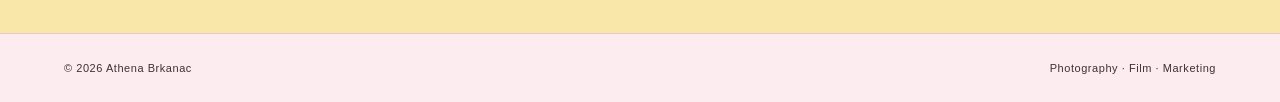
==== commit 62809941: "Lead each experience card with a preview of the work Each card on the homepage now opens with a row " ====
--- a/index.html
+++ b/index.html
@@ -310,6 +310,31 @@
 
                     <p class="card-number">01</p>
 
+                    <a href="marketing.html" class="card-preview" aria-label="See the Alpha Chi Omega work">
+
+                        <img
+                            src="images/marketing/cocojune-03.jpg"
+                            alt="Cocojune yogurt cups held up by chapter members"
+                            style="--shape: 0.75"
+                            loading="lazy"
+                        >
+
+                        <img
+                            src="images/marketing/grad-02.jpg"
+                            alt="A graduate in a cap and gown with an Alpha Chi Omega stole"
+                            style="--shape: 0.6665"
+                            loading="lazy"
+                        >
+
+                        <img
+                            src="images/marketing/merch-01.jpg"
+                            alt="Two models in Alpha Chi Omega merchandise"
+                            style="--shape: 0.75"
+                            loading="lazy"
+                        >
+
+                    </a>
+
                     <h3>VP of PR &amp; Marketing</h3>
 
                     <p>
@@ -321,8 +346,8 @@
 
                     <p class="card-links">
 
-                        <a href="marketing.html">
-                            See the work →
+                        <a href="marketing.html" class="pill-button card-cta">
+                            See the marketing work →
                         </a>
 
                         <a
@@ -342,6 +367,31 @@
 
                     <p class="card-number">02</p>
 
+                    <a href="freelance.html" class="card-preview" aria-label="See the freelance work">
+
+                        <img
+                            src="images/freelance/stars-01.jpg"
+                            alt="Stars4Ever back to school shoot"
+                            style="--shape: 0.6625"
+                            loading="lazy"
+                        >
+
+                        <img
+                            src="images/freelance/wyclef-03.jpg"
+                            alt="A drummer mid-performance at the Wyclef Jean show, in black and white"
+                            style="--shape: 0.6665"
+                            loading="lazy"
+                        >
+
+                        <img
+                            src="images/freelance/wyclef-film-01.jpg"
+                            alt="The crowd at the Wyclef Jean show, on film"
+                            style="--shape: 0.663"
+                            loading="lazy"
+                        >
+
+                    </a>
+
                     <h3>Freelance</h3>
 
                     <p>
@@ -351,8 +401,8 @@
 
                     <p class="card-links">
 
-                        <a href="freelance.html">
-                            See the work →
+                        <a href="freelance.html" class="pill-button card-cta">
+                            See the freelance work →
                         </a>
 
                         <a
--- a/style.css
+++ b/style.css
@@ -573,6 +573,59 @@
     border-bottom-color: var(--pink-dark);
 
     color: var(--pink-dark);
+}
+
+
+/* A row of photographs from each page, at the top of its card, so the
+   work is seen before it is read about. The whole row links to the
+   page. Shown whole, in one shared height, like the project rows. */
+
+.card-preview {
+    margin-top: 22px;
+
+    display: flex;
+    gap: 8px;
+}
+
+.card-preview img {
+    flex: var(--shape) 1 0;
+    min-width: 0;
+
+    aspect-ratio: var(--shape);
+    width: 100%;
+    height: auto;
+
+    display: block;
+
+    transition: opacity 0.25s ease;
+}
+
+.card-preview:hover img,
+.card-preview:focus-visible img {
+    opacity: 0.85;
+}
+
+.card-preview + h3 {
+    margin-top: 28px;
+}
+
+/* The way into the work is a button, not one link among two. */
+
+.card-links {
+    align-items: center;
+}
+
+.card-links a.card-cta {
+    padding: 13px 22px;
+
+    border-bottom: none;
+
+    color: var(--text);
+}
+
+.card-links a.card-cta:hover,
+.card-links a.card-cta:focus-visible {
+    color: var(--text);
 }
 
 
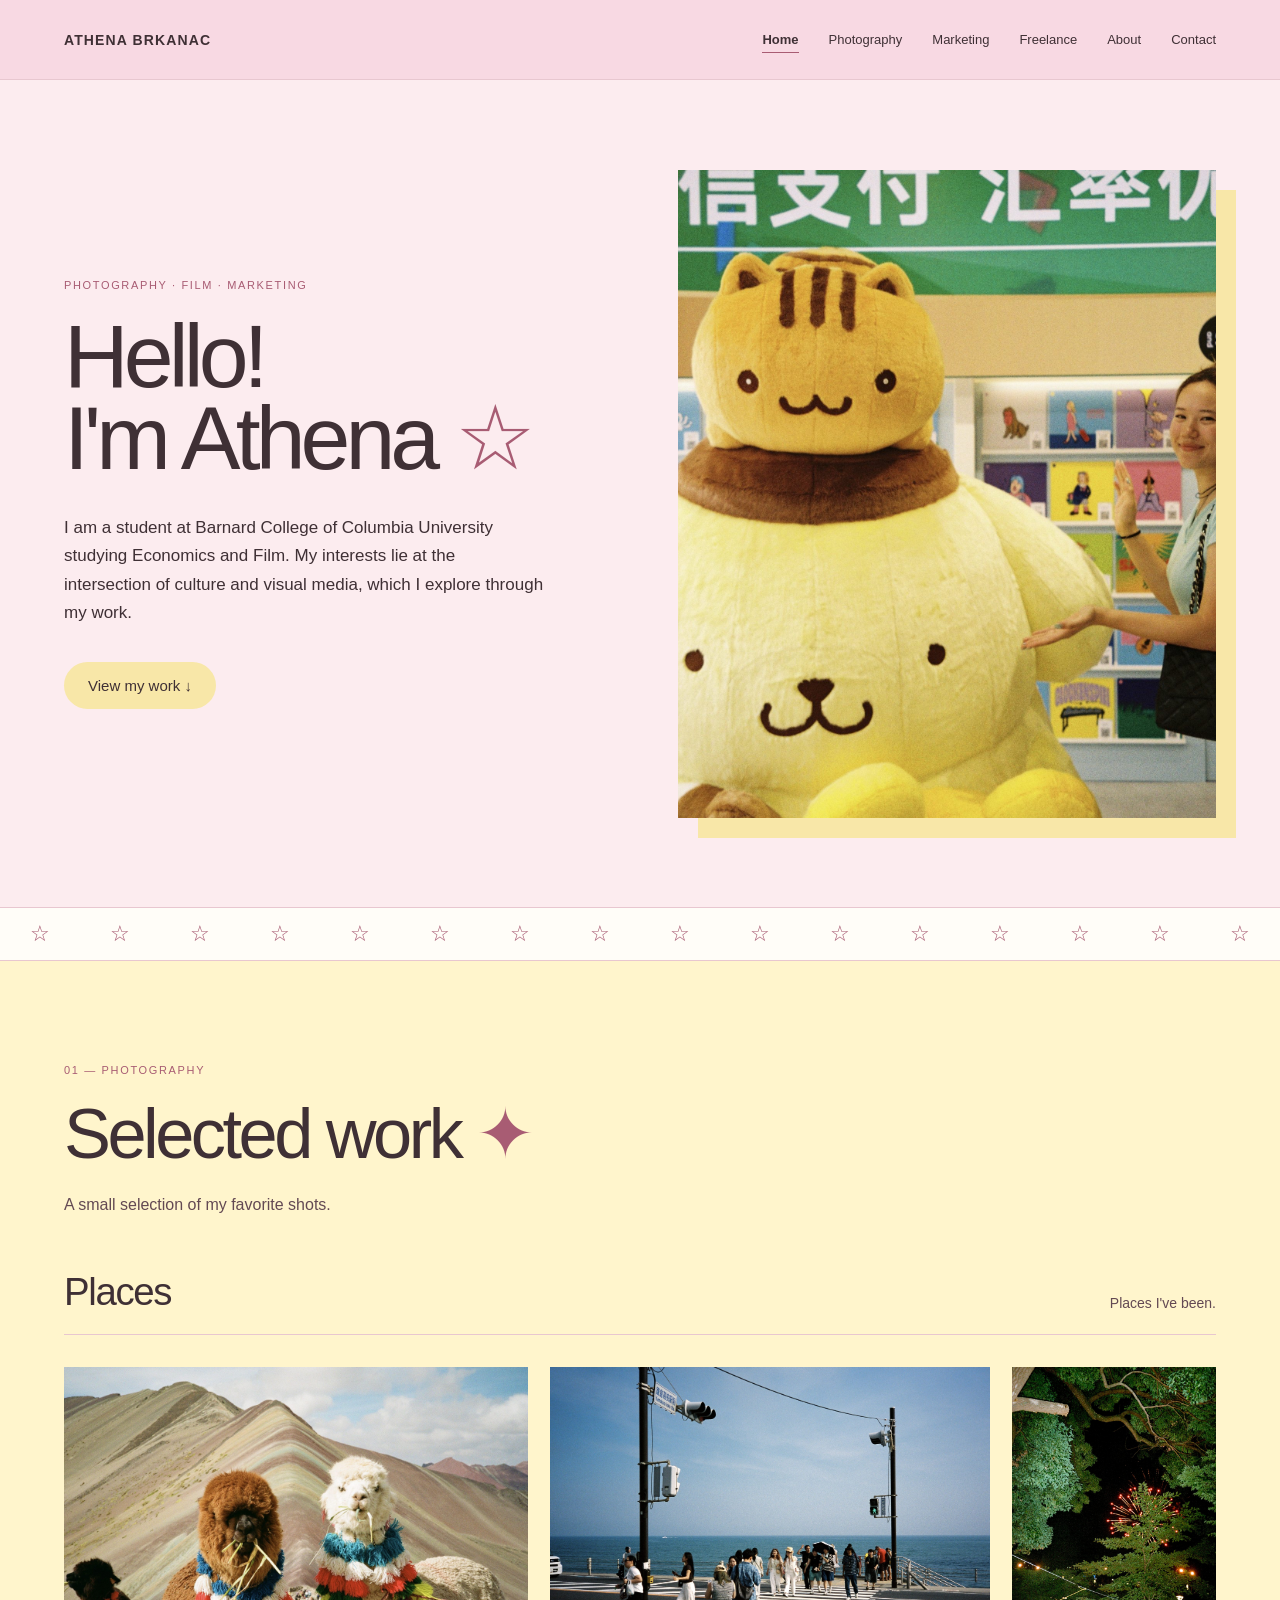
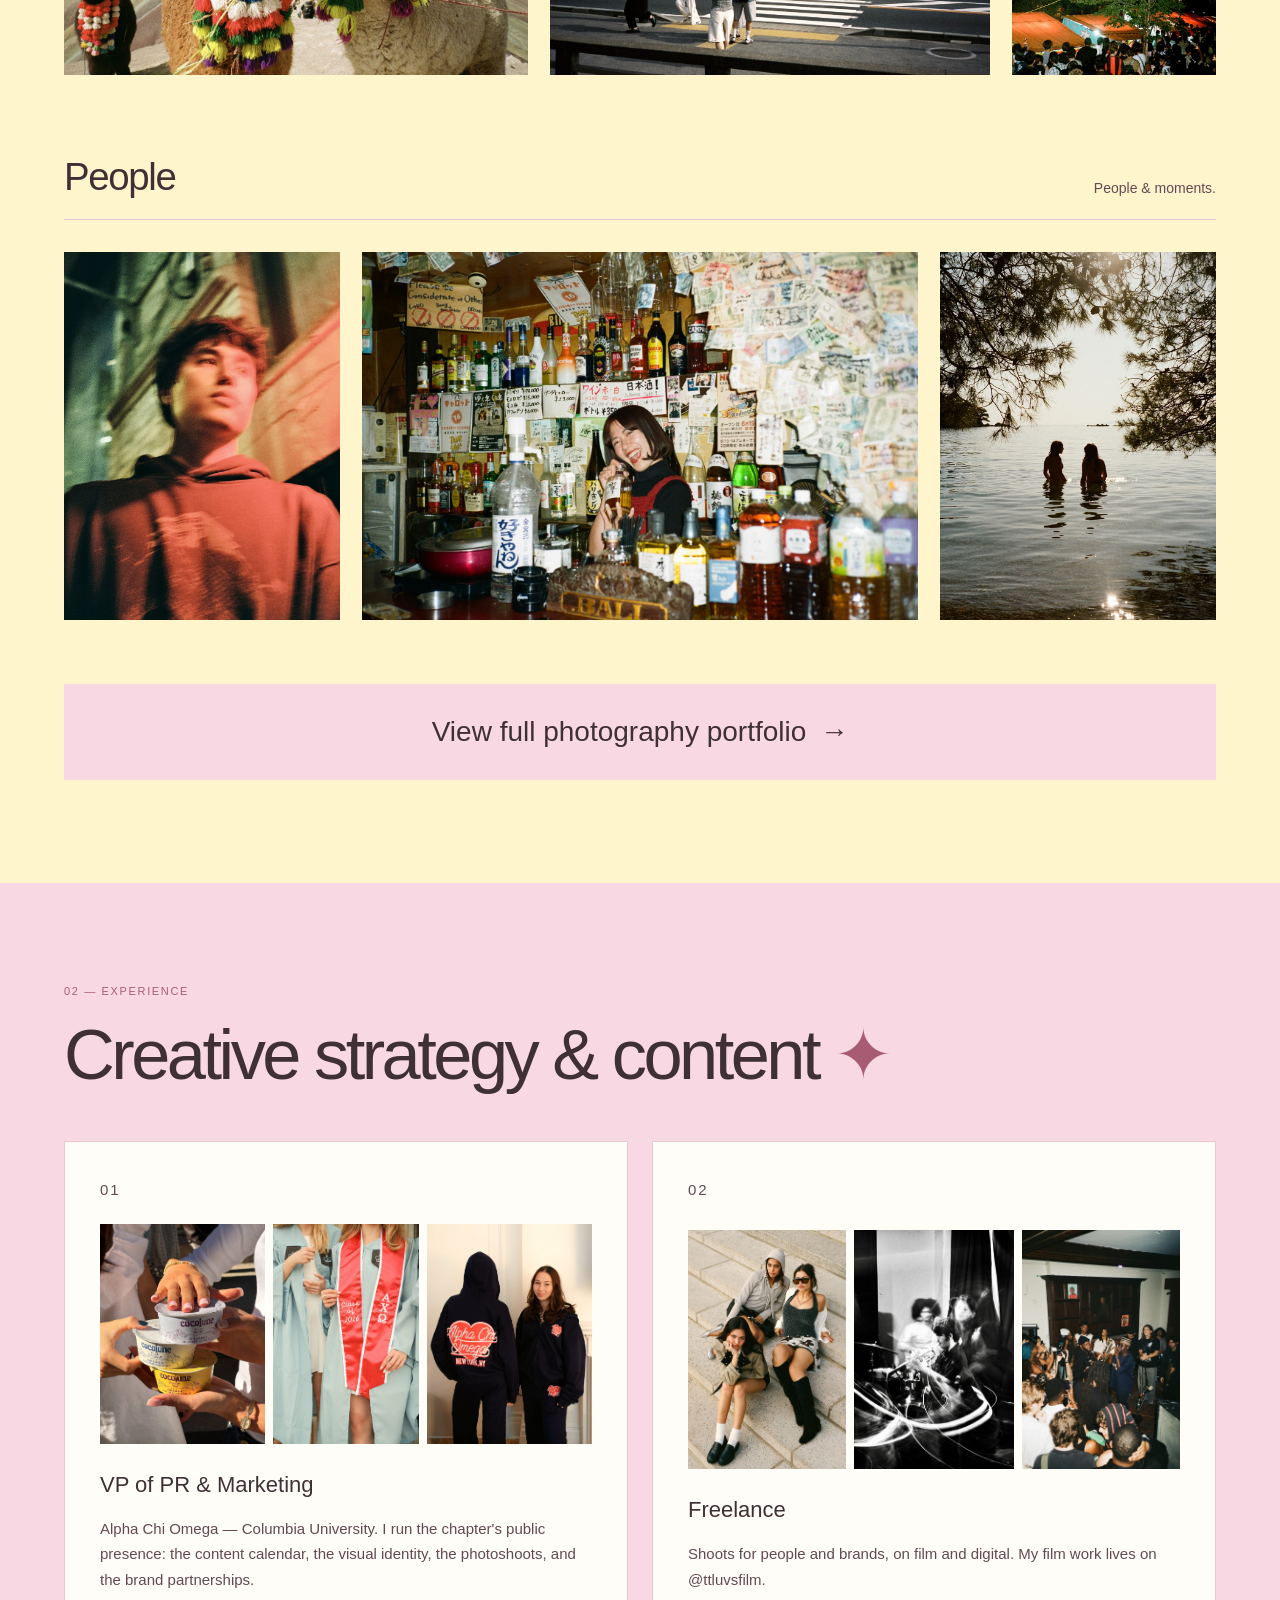
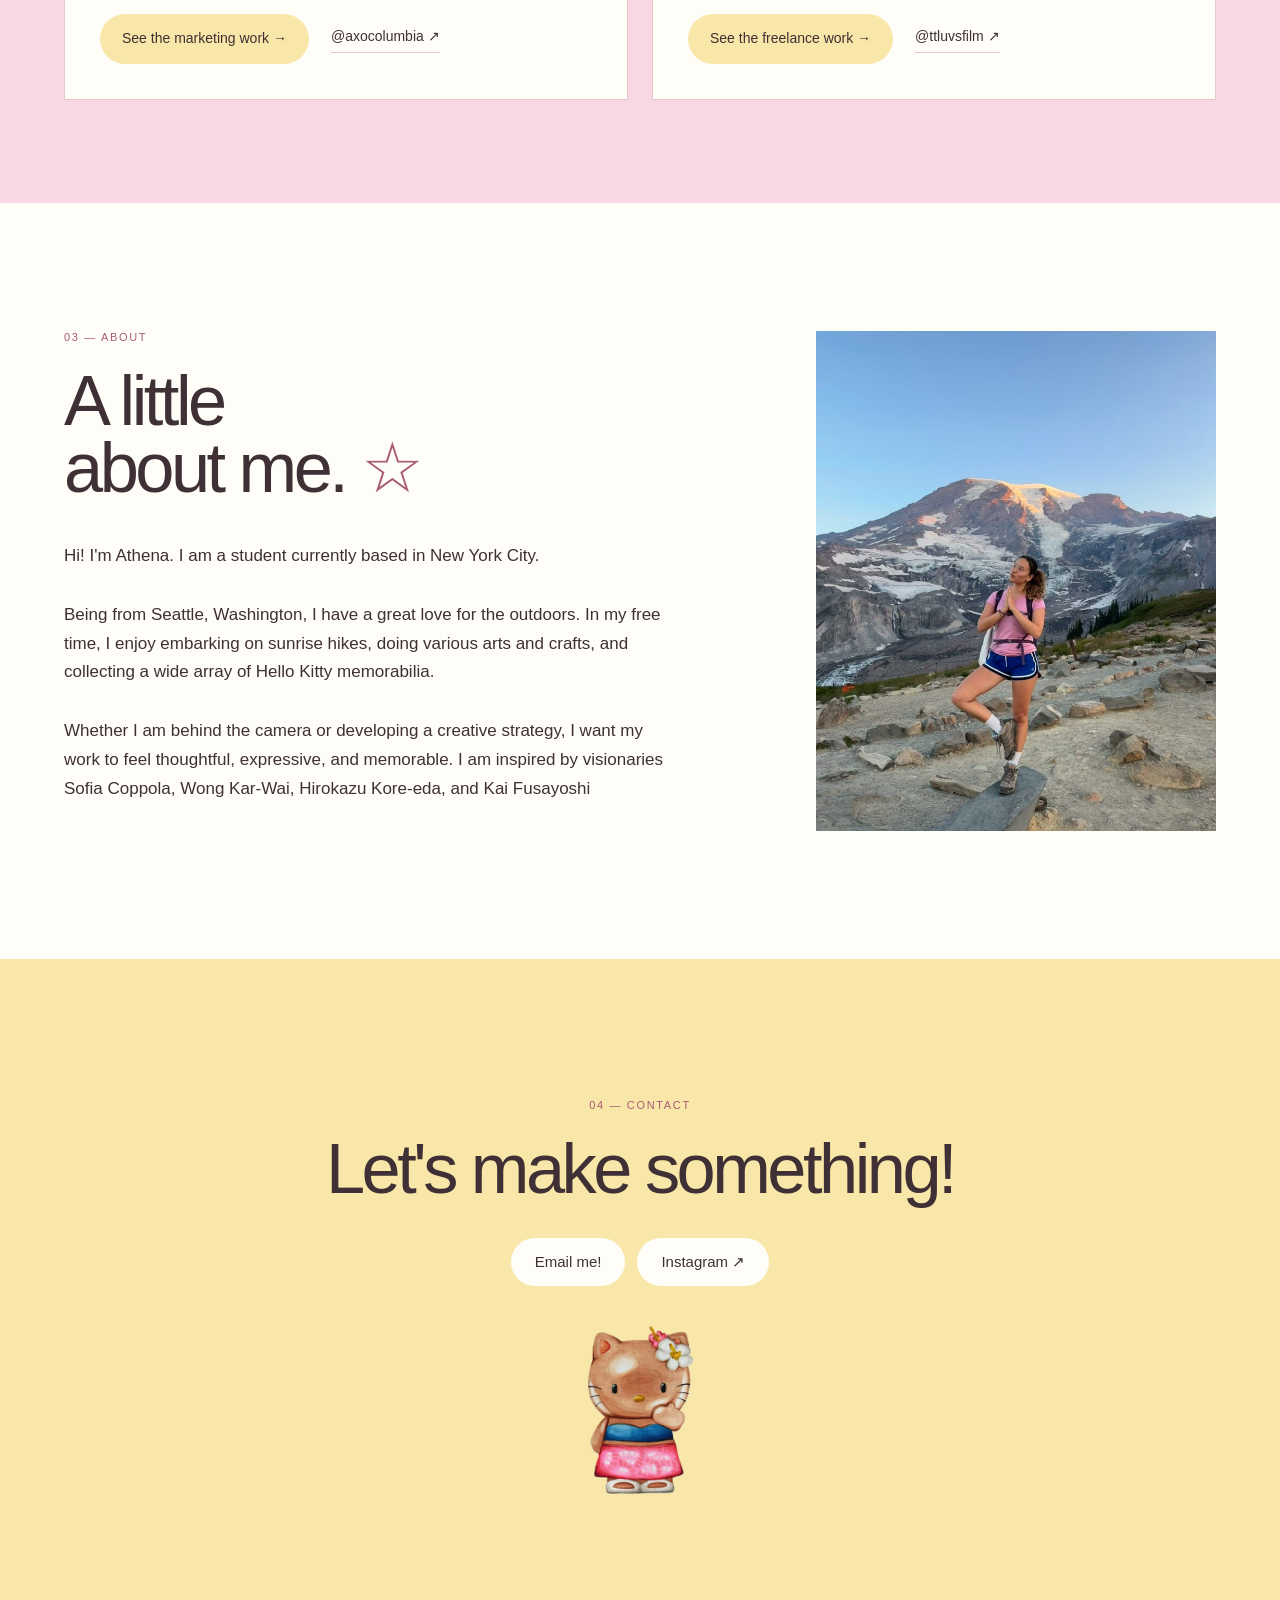
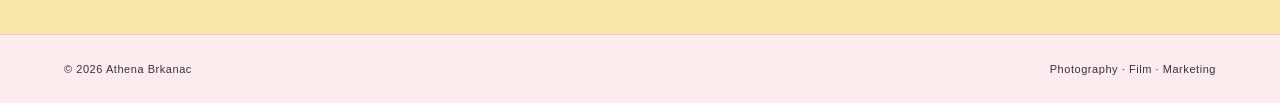
==== commit 27594ddc: "Add Instagram to the contact section Co-Authored-By: Claude Opus 5.5 <noreply@anthropic.com> Claude-" ====
--- a/index.html
+++ b/index.html
@@ -486,12 +486,25 @@
                 Let's make something!
             </h2>
 
-            <a
-                href="mailto:ab5616@barnard.edu"
-                class="pill-button contact-button"
-            >
-                Email me!
-            </a>
+            <div class="contact-links">
+
+                <a
+                    href="mailto:ab5616@barnard.edu"
+                    class="pill-button contact-button"
+                >
+                    Email me!
+                </a>
+
+                <a
+                    href="https://www.instagram.com/athenabrkanac/"
+                    class="pill-button contact-button"
+                    target="_blank"
+                    rel="noopener"
+                >
+                    Instagram ↗
+                </a>
+
+            </div>
 
 
             <div class="contact-image">
--- a/style.css
+++ b/style.css
@@ -731,6 +731,13 @@
 
 .contact-section h2 {
     margin-bottom: 35px;
+}
+
+.contact-links {
+    display: flex;
+    flex-wrap: wrap;
+    justify-content: center;
+    gap: 12px;
 }
 
 .contact-button {
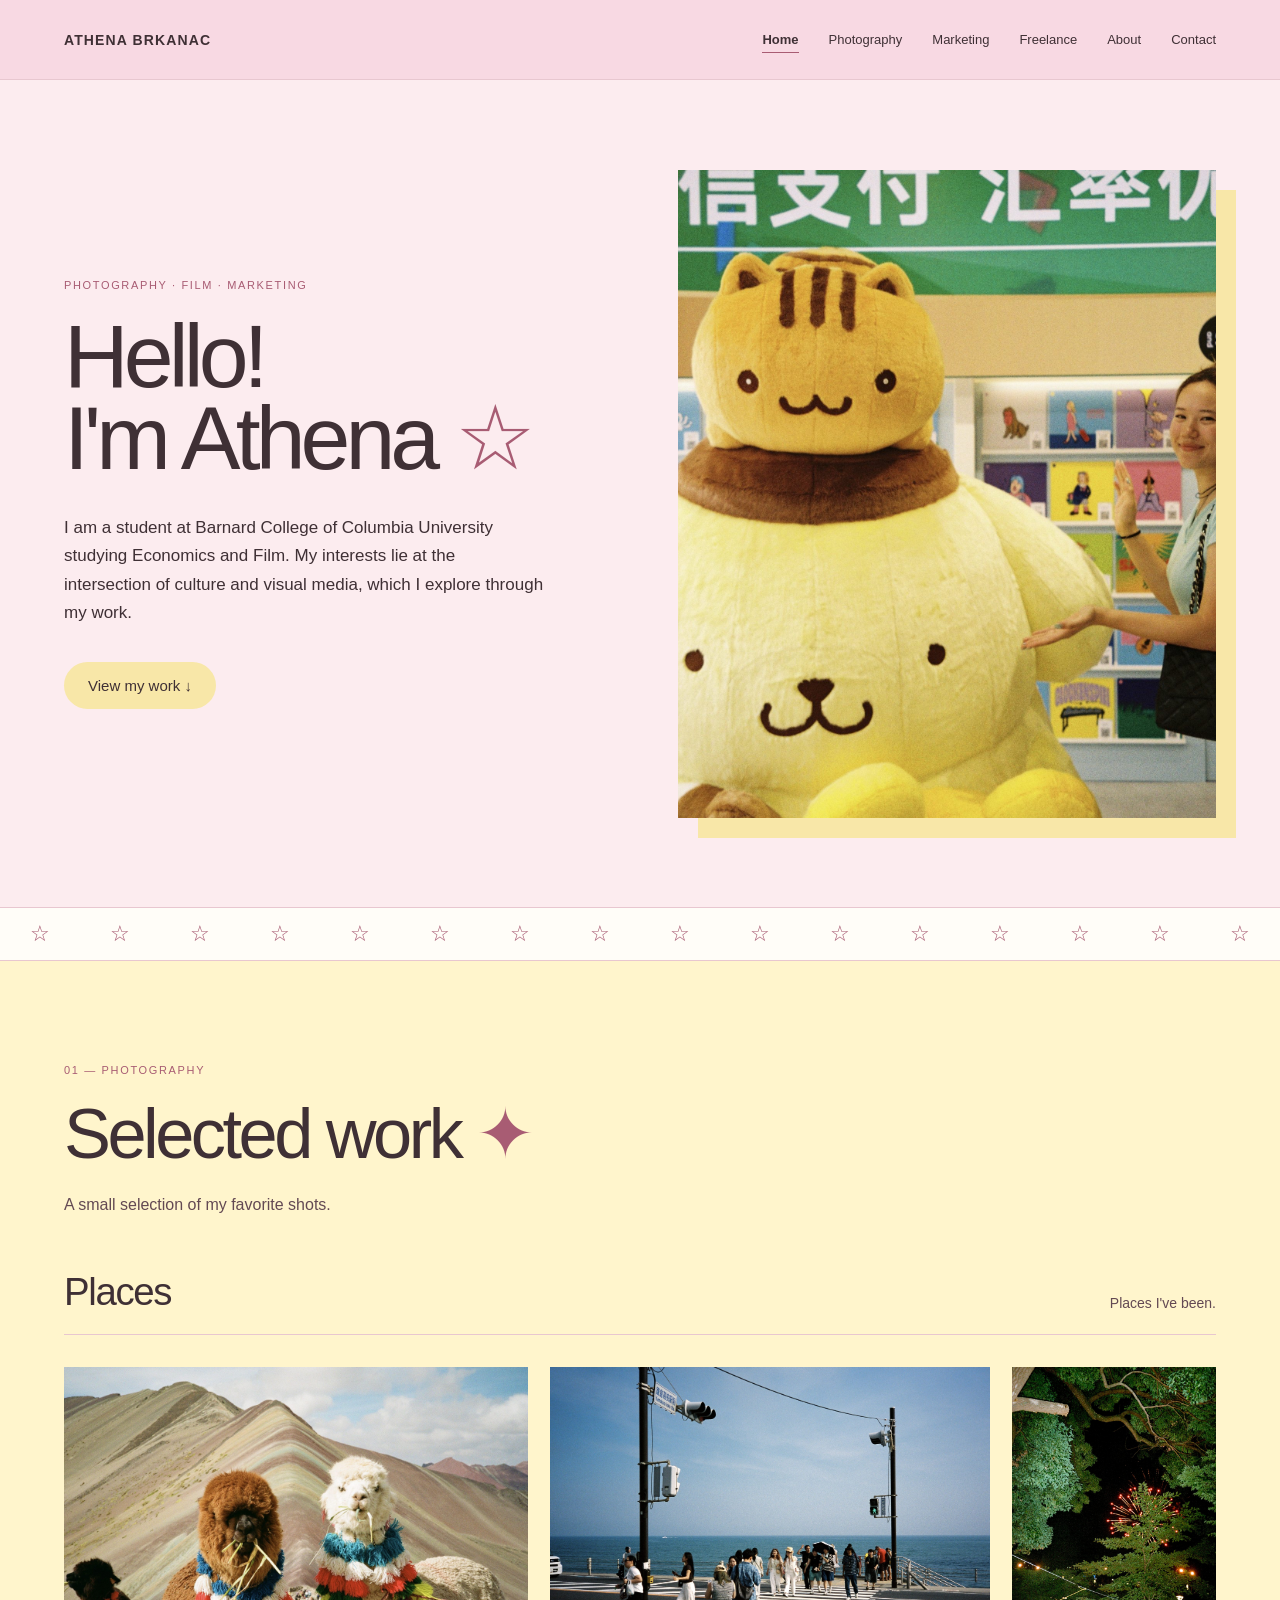
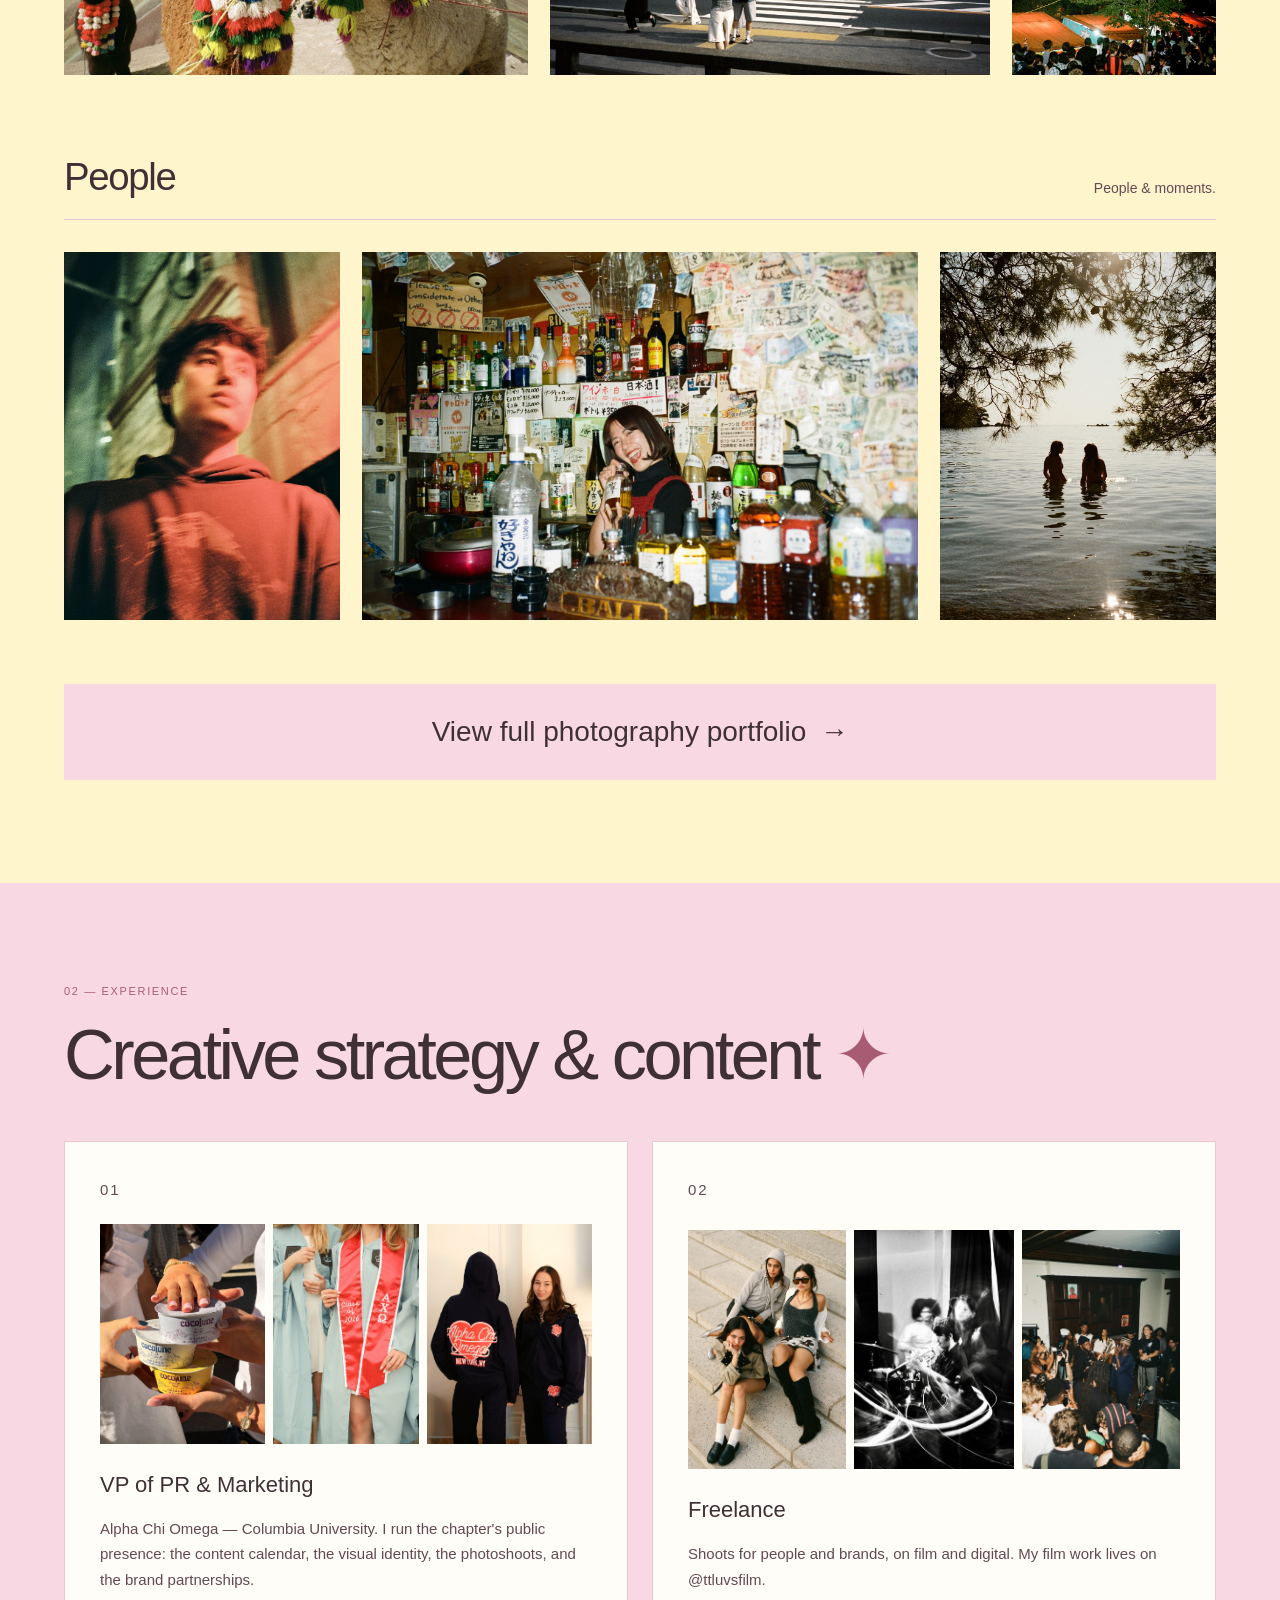
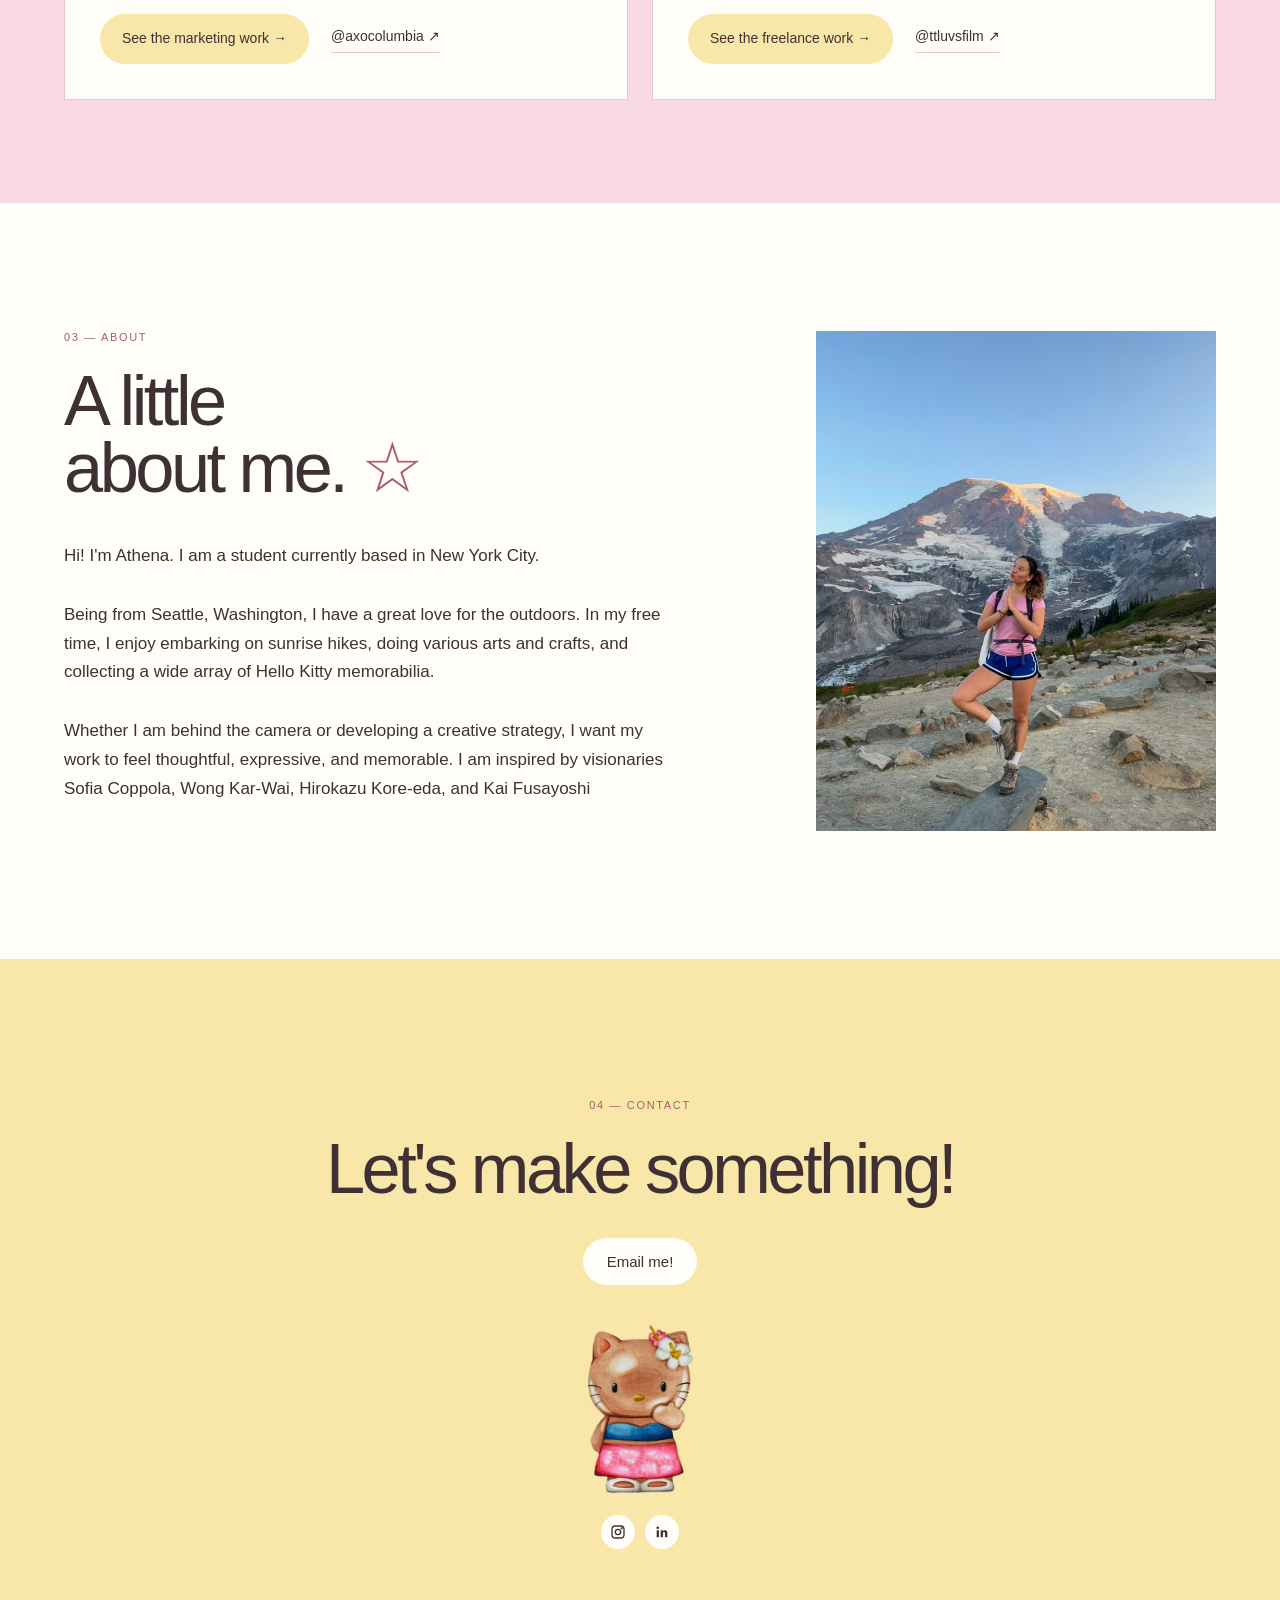
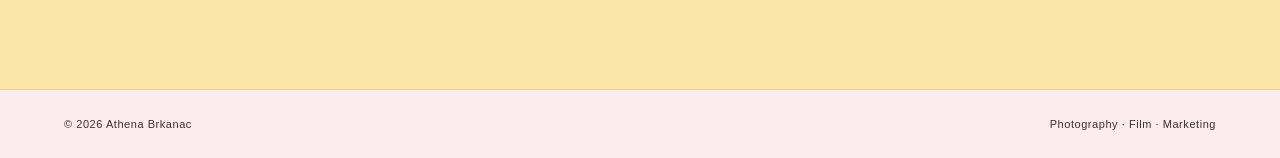
==== commit 0526eb80: "Move Instagram under Hello Kitty and add LinkedIn, as tiny logo buttons Co-Authored-By: Claude Opus " ====
--- a/index.html
+++ b/index.html
@@ -495,15 +495,6 @@
                     Email me!
                 </a>
 
-                <a
-                    href="https://www.instagram.com/athenabrkanac/"
-                    class="pill-button contact-button"
-                    target="_blank"
-                    rel="noopener"
-                >
-                    Instagram ↗
-                </a>
-
             </div>
 
 
@@ -516,6 +507,44 @@
 
             </div>
 
+
+            <!-- Tiny logo buttons. The logos are drawn inline so they
+                 take the text colour; aria-label says where each goes. -->
+
+            <div class="social-links">
+
+                <a
+                    href="https://www.instagram.com/athenabrkanac/"
+                    class="social-button"
+                    target="_blank"
+                    rel="noopener"
+                    aria-label="Instagram"
+                    title="Instagram"
+                >
+                    <svg viewBox="0 0 24 24" aria-hidden="true" fill="none" stroke="currentColor" stroke-width="2" stroke-linecap="round">
+                        <rect x="3" y="3" width="18" height="18" rx="5"/>
+                        <circle cx="12" cy="12" r="4"/>
+                        <circle cx="17.5" cy="6.5" r="0.6" fill="currentColor"/>
+                    </svg>
+                </a>
+
+                <a
+                    href="https://www.linkedin.com/in/brkanac/"
+                    class="social-button"
+                    target="_blank"
+                    rel="noopener"
+                    aria-label="LinkedIn"
+                    title="LinkedIn"
+                >
+                    <svg viewBox="0 0 24 24" aria-hidden="true" fill="currentColor">
+                        <rect x="4" y="9.5" width="3.4" height="10.5" rx="0.4"/>
+                        <circle cx="5.7" cy="5.6" r="2"/>
+                        <path d="M10 9.5h3.2v1.5c.6-1 1.8-1.8 3.5-1.8 2.6 0 3.3 1.7 3.3 4.2V20h-3.4v-5.8c0-1.3-.3-2.3-1.6-2.3-1.4 0-1.6 1.1-1.6 2.3V20H10z"/>
+                    </svg>
+                </a>
+
+            </div>
+
         </section>
 
     </main>
--- a/style.css
+++ b/style.css
@@ -755,6 +755,41 @@
     display: block;
 
     margin: 0 auto;
+}
+
+.social-links {
+    display: flex;
+    justify-content: center;
+    gap: 10px;
+
+    margin-top: 22px;
+}
+
+.social-button {
+    width: 34px;
+    height: 34px;
+
+    display: inline-flex;
+    align-items: center;
+    justify-content: center;
+
+    border-radius: 50%;
+
+    color: inherit;
+    background: var(--cream);
+
+    transition: transform 0.15s ease, background 0.15s ease;
+}
+
+.social-button svg {
+    width: 16px;
+    height: 16px;
+}
+
+.social-button:hover,
+.social-button:focus-visible {
+    transform: translateY(-2px);
+    background: #fff;
 }
 
 
